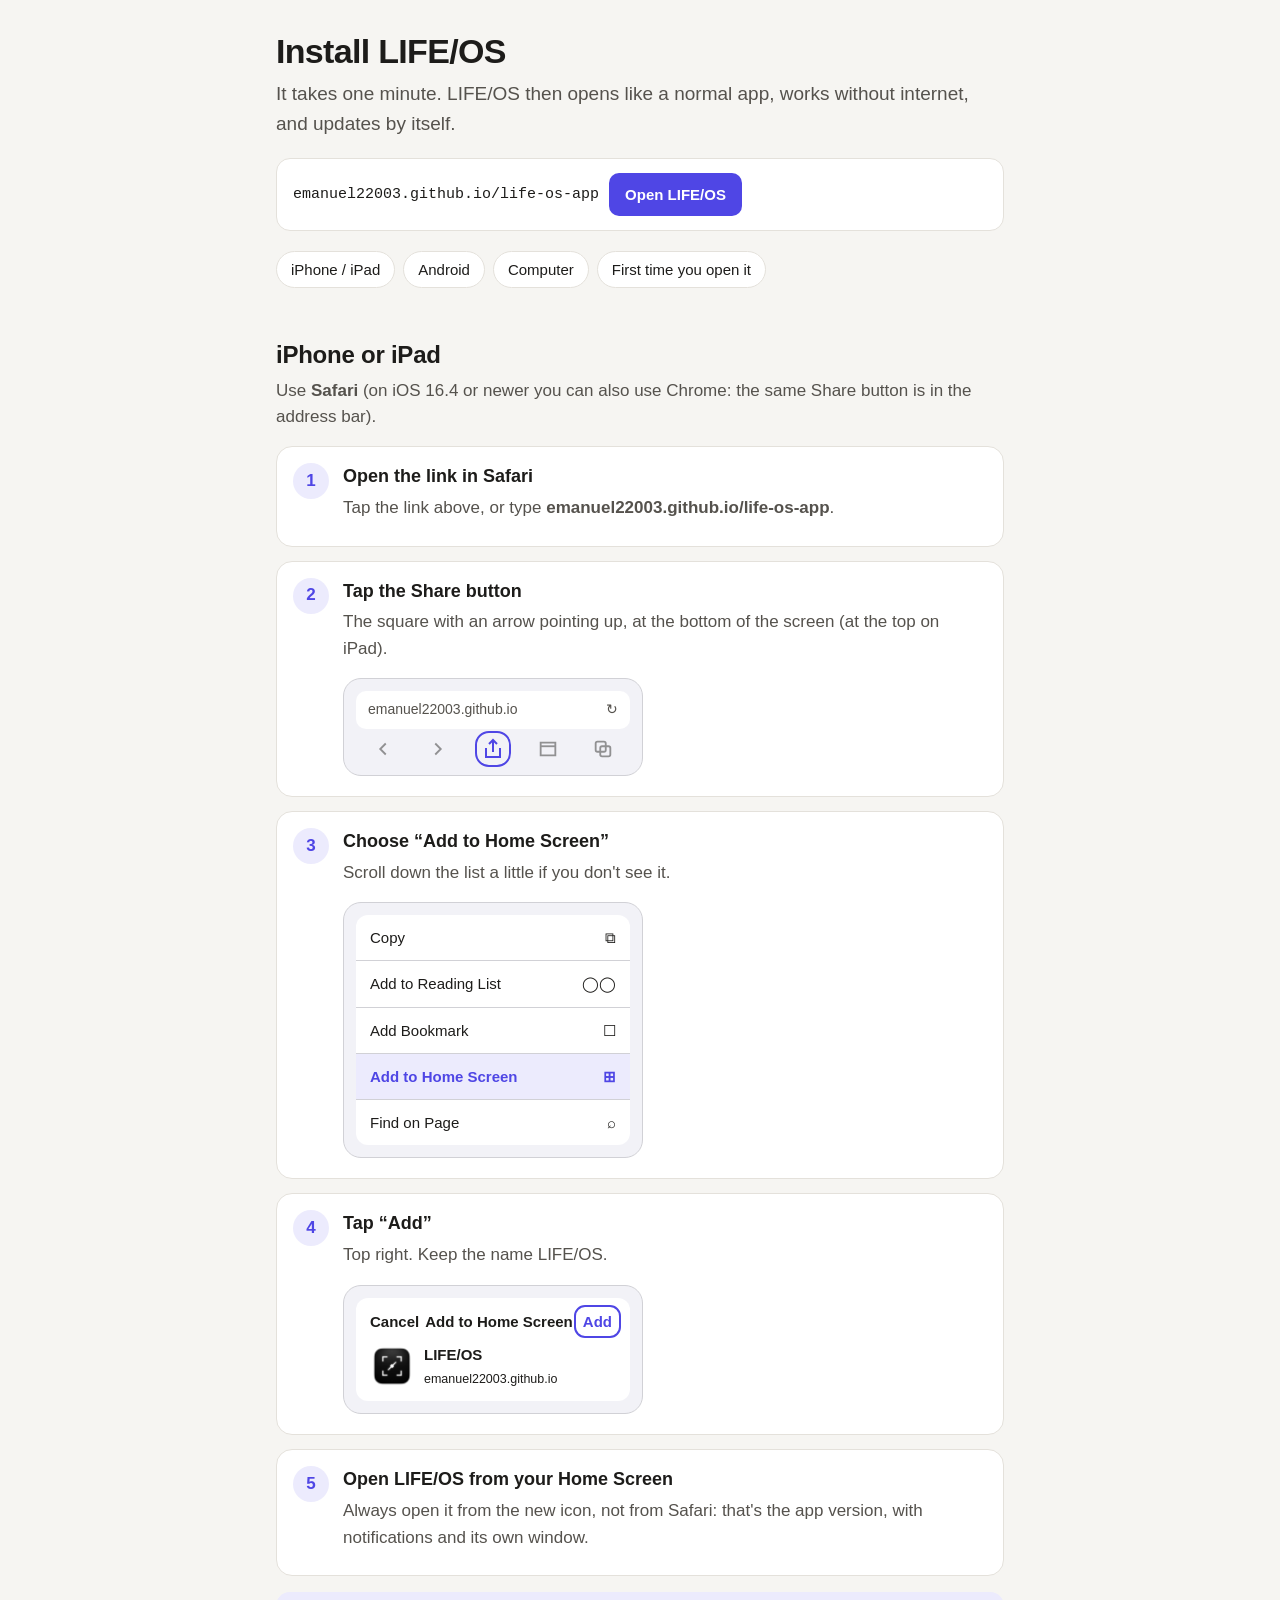
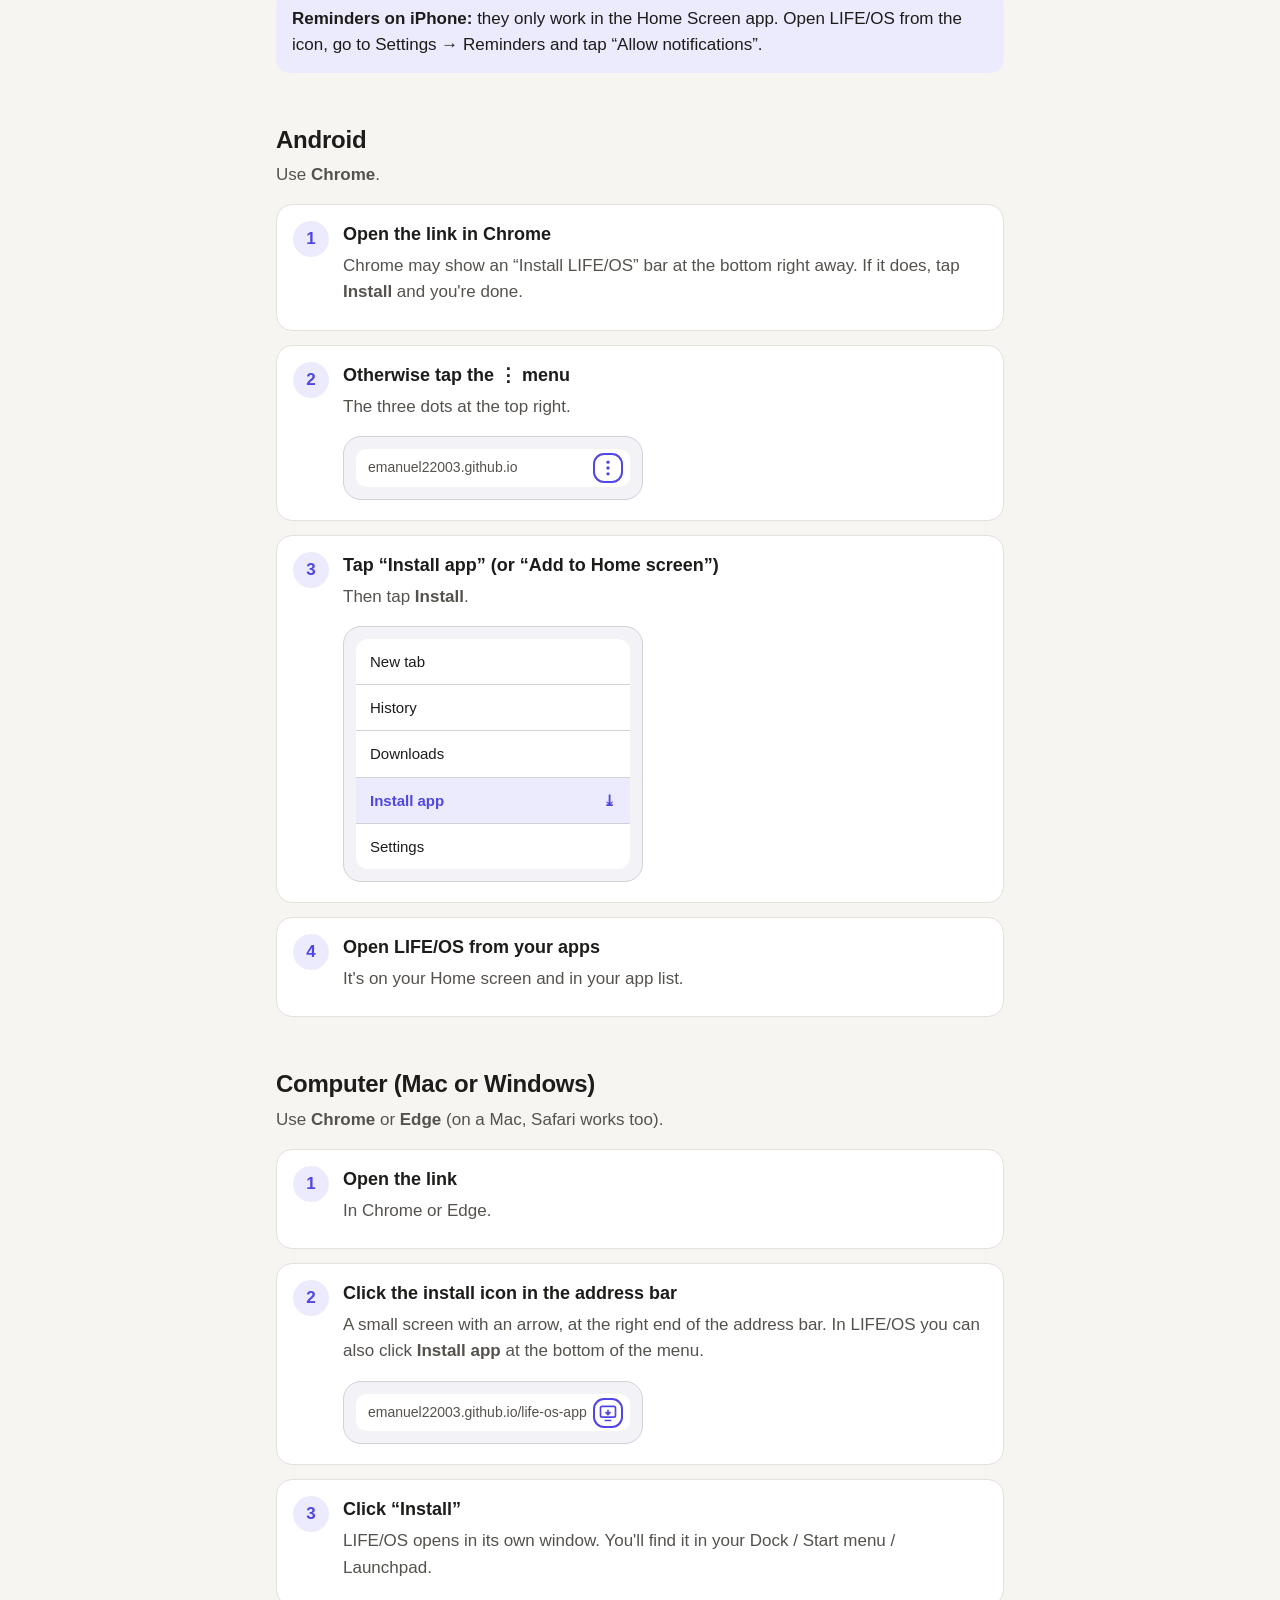
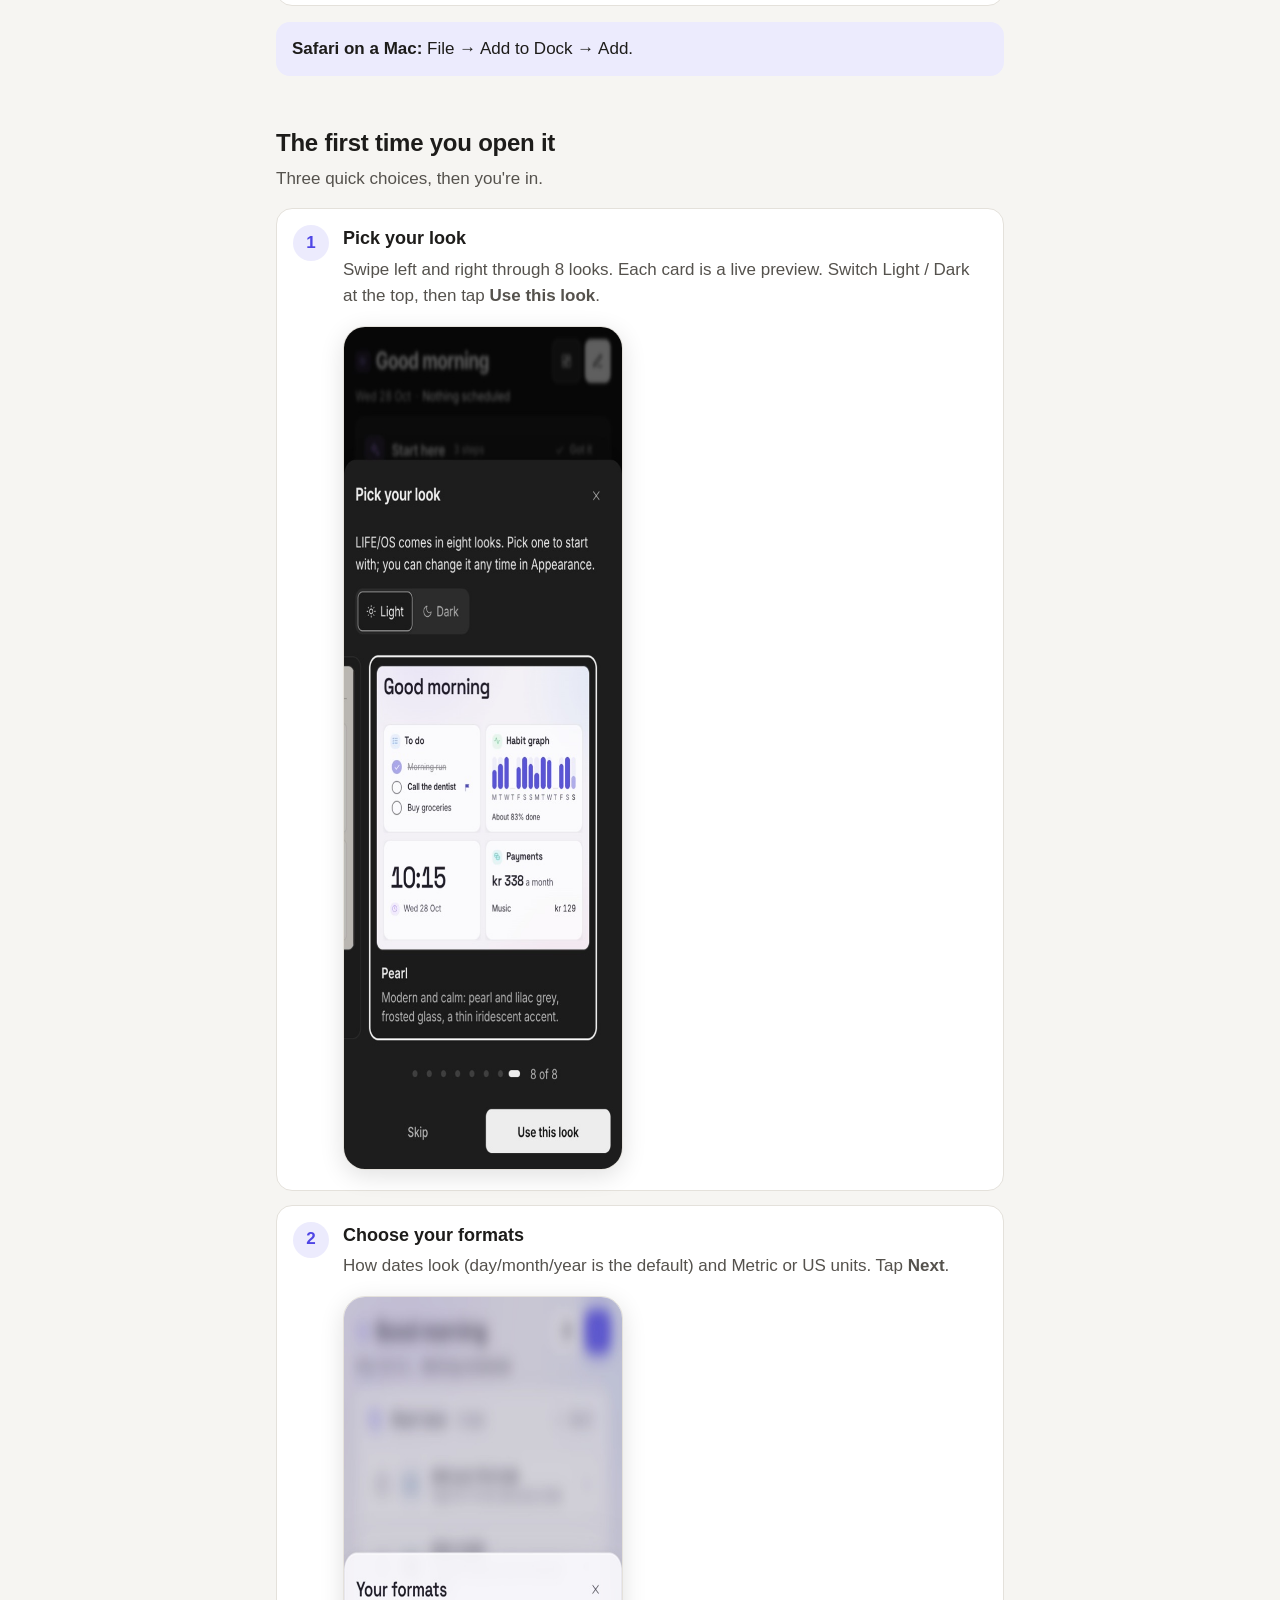
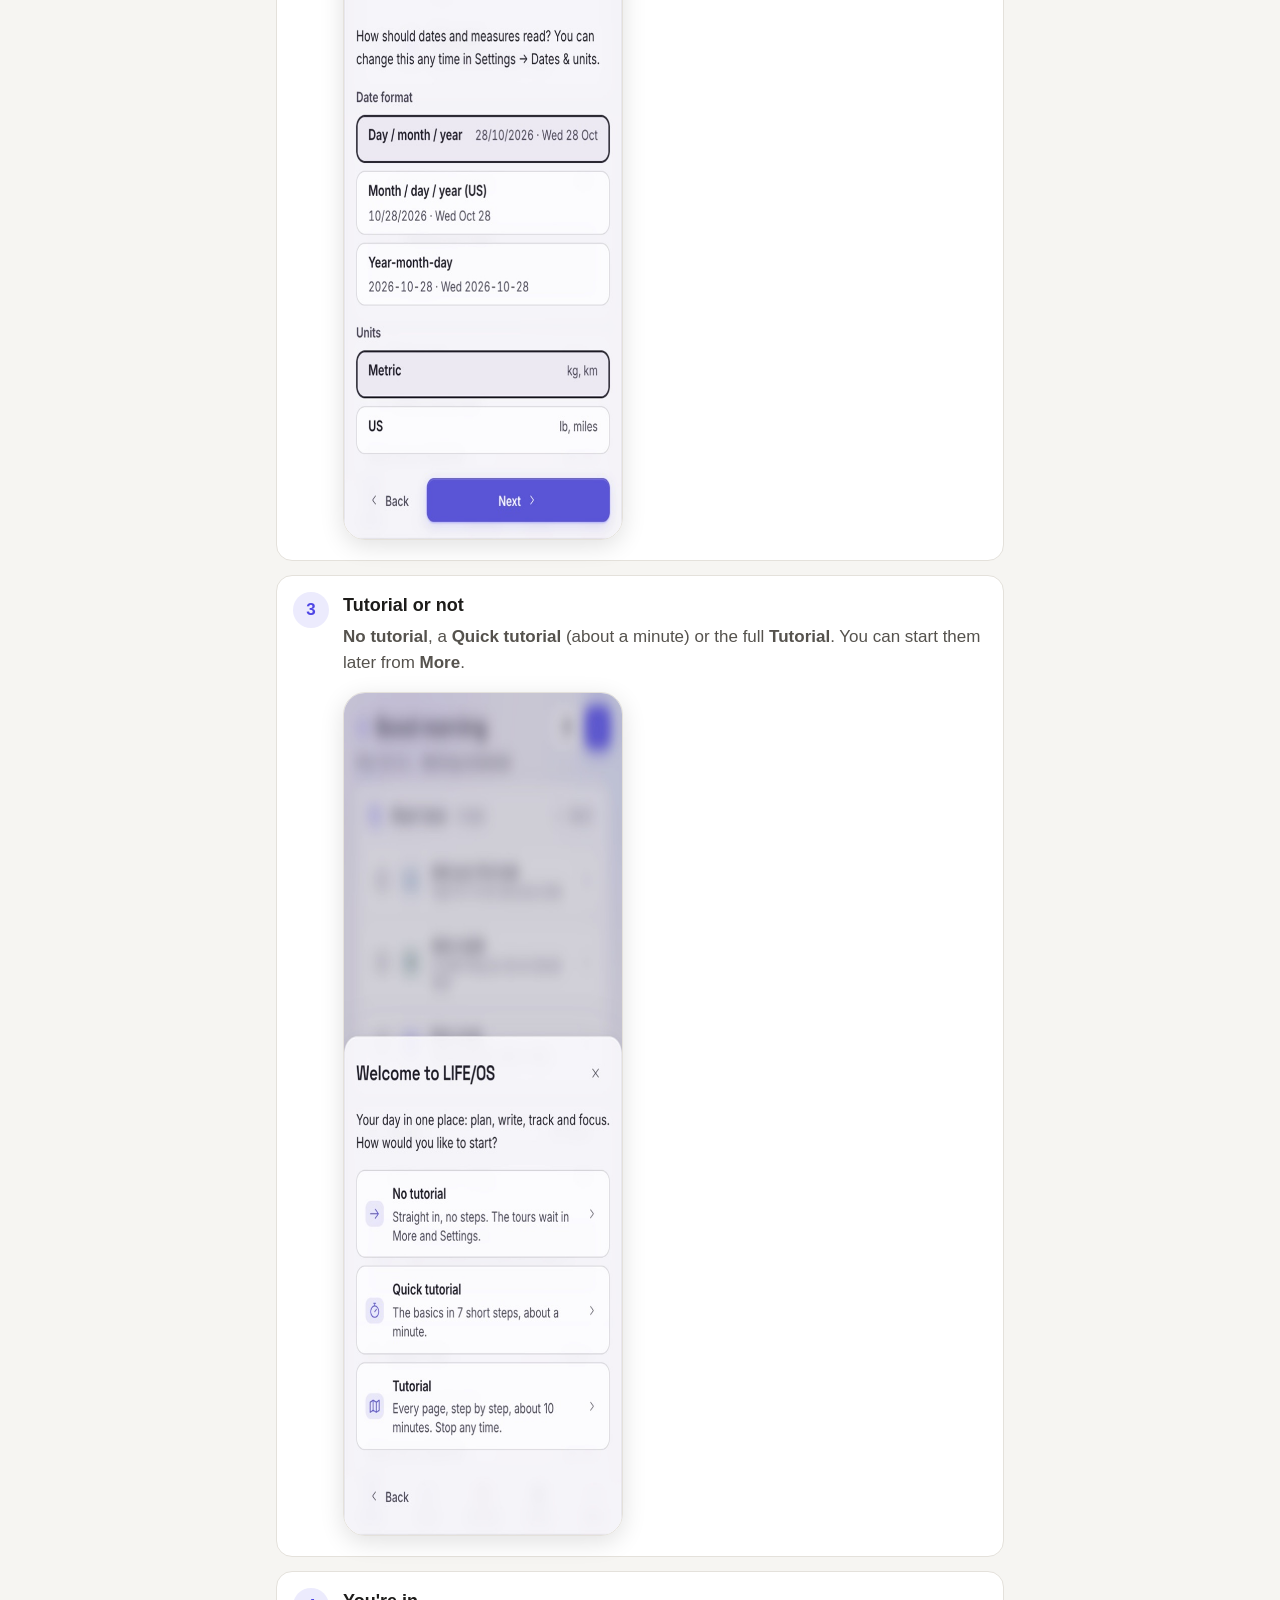
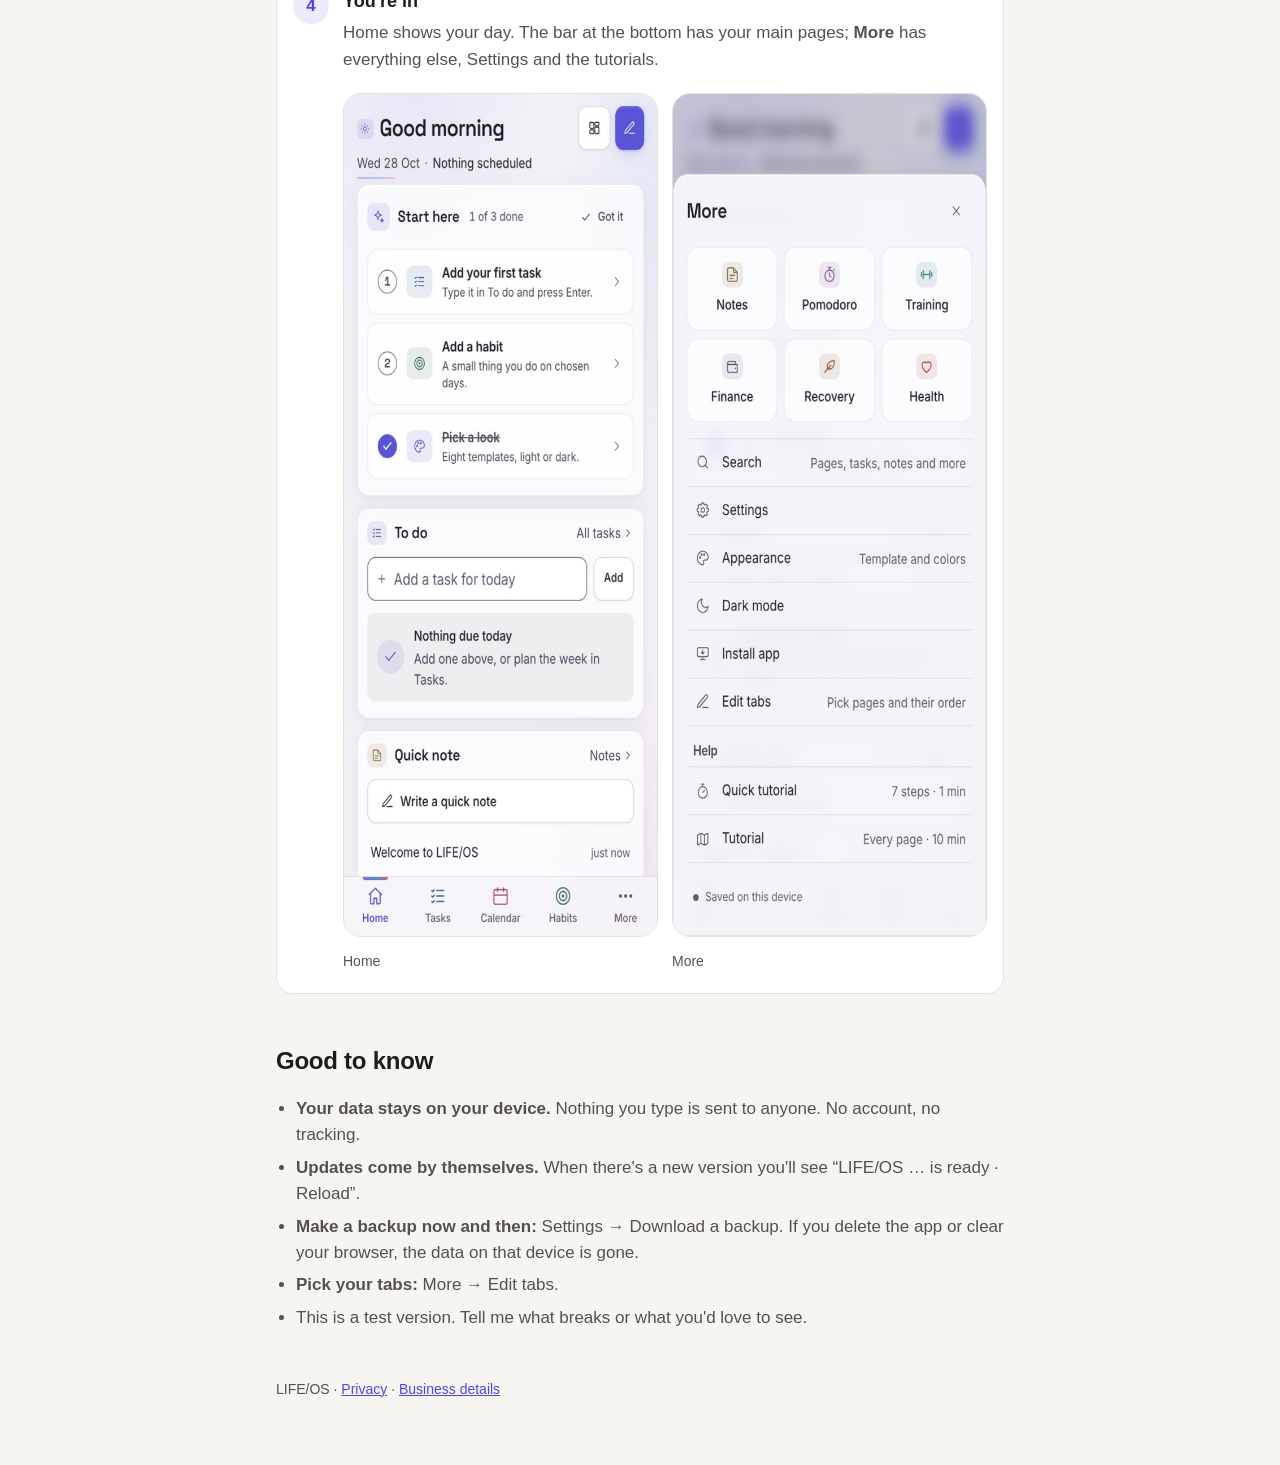
==== install.html @ dc66fc89 "LIFE/OS v0.36.2" ====
<!doctype html>
<html lang="en">
<head>
  <meta charset="utf-8" />
  <meta name="viewport" content="width=device-width, initial-scale=1" />
  <title>Install LIFE/OS</title>
  <meta name="description" content="How to install LIFE/OS on your iPhone, Android phone or computer, step by step." />
  <style>
    /* A standalone page: no app styles, no fonts from anywhere else */
    :root {
      --bg: #f6f5f2; --card: #ffffff; --text: #1d1c1a; --text-2: #55524d; --line: #e4e1db;
      --accent: #4f46e5; --accent-soft: #ecebfd; --mock: #f2f2f7; --mock-line: #d1d1d6;
    }
    @media (prefers-color-scheme: dark) {
      :root:not([data-theme="light"]) {
        --bg: #121212; --card: #1c1c1e; --text: #f2f1ee; --text-2: #b4b1ab; --line: #2e2e30;
        --accent: #a5a1ff; --accent-soft: #26244a; --mock: #2c2c2e; --mock-line: #3a3a3c;
      }
    }
    * { box-sizing: border-box; }
    body { margin: 0; background: var(--bg); color: var(--text); font: 17px/1.55 -apple-system, BlinkMacSystemFont, "Segoe UI", Inter, Roboto, sans-serif; }
    main { max-width: 760px; margin: 0 auto; padding: 32px 16px 64px; }
    h1 { font-size: 34px; line-height: 1.15; margin: 0 0 8px; letter-spacing: -0.02em; }
    h2 { font-size: 24px; margin: 48px 0 4px; letter-spacing: -0.01em; }
    h3 { font-size: 18px; margin: 0 0 4px; }
    p { margin: 0 0 12px; color: var(--text-2); }
    a { color: var(--accent); }
    .lead { font-size: 19px; }
    .link-box { display: flex; flex-wrap: wrap; gap: 10px; align-items: center; background: var(--card); border: 1px solid var(--line); border-radius: 14px; padding: 14px 16px; margin: 20px 0; }
    .link-box code { font-size: 15px; word-break: break-all; color: var(--text); }
    .btn { display: inline-block; background: var(--accent); color: #fff; text-decoration: none; padding: 10px 16px; border-radius: 10px; font-weight: 600; font-size: 15px; }
    @media (prefers-color-scheme: dark) { :root:not([data-theme="light"]) .btn { color: #121212; } }
    nav.jump { display: flex; flex-wrap: wrap; gap: 8px; margin: 8px 0 0; }
    nav.jump a { text-decoration: none; background: var(--card); border: 1px solid var(--line); border-radius: 999px; padding: 6px 14px; font-size: 15px; color: var(--text); }
    ol.steps { list-style: none; counter-reset: step; padding: 0; margin: 16px 0 0; display: grid; gap: 14px; }
    ol.steps > li { counter-increment: step; background: var(--card); border: 1px solid var(--line); border-radius: 16px; padding: 16px; display: grid; grid-template-columns: 36px 1fr; gap: 4px 14px; align-items: start; }
    ol.steps > li::before { content: counter(step); grid-row: 1 / span 3; width: 36px; height: 36px; border-radius: 50%; background: var(--accent-soft); color: var(--accent); font-weight: 700; display: grid; place-items: center; }
    .step-body p { margin: 0; }
    .shot, .mock { grid-column: 2; margin-top: 12px; }
    .shot img { display: block; width: 100%; max-width: 280px; border-radius: 22px; border: 1px solid var(--line); box-shadow: 0 6px 24px rgb(0 0 0 / 0.12); }
    /* Drawings of the browser's own buttons (we can't screenshot those) */
    .mock { max-width: 300px; background: var(--mock); border: 1px solid var(--mock-line); border-radius: 18px; padding: 12px; font-size: 15px; color: var(--text); }
    .mock-bar { display: flex; justify-content: space-around; align-items: center; padding: 8px 0 2px; }
    .mock-bar span { opacity: 0.45; display: grid; place-items: center; }
    .mock-bar .hl { opacity: 1; color: var(--accent); outline: 2.5px solid var(--accent); outline-offset: 4px; border-radius: 8px; }
    .mock-url { background: var(--card); border-radius: 10px; padding: 8px 12px; color: var(--text-2); font-size: 14px; display: flex; justify-content: space-between; align-items: center; gap: 8px; }
    .mock-url .hl { color: var(--accent); outline: 2.5px solid var(--accent); outline-offset: 3px; border-radius: 6px; display: grid; place-items: center; }
    .mock-list { background: var(--card); border-radius: 12px; overflow: hidden; }
    .mock-list div { display: flex; justify-content: space-between; align-items: center; padding: 11px 14px; border-top: 1px solid var(--mock-line); }
    .mock-list div:first-child { border-top: 0; }
    .mock-list .hl { background: var(--accent-soft); color: var(--accent); font-weight: 600; }
    .mock-dialog { background: var(--card); border-radius: 12px; padding: 12px 14px; }
    .mock-dialog .row { display: flex; justify-content: space-between; align-items: center; font-weight: 600; margin-bottom: 10px; }
    .mock-dialog .hl { color: var(--accent); outline: 2.5px solid var(--accent); outline-offset: 3px; border-radius: 6px; padding: 0 4px; }
    .mock-app { display: flex; align-items: center; gap: 10px; }
    .mock-app img { width: 44px; height: 44px; border-radius: 11px; }
    .tip { background: var(--accent-soft); border-radius: 14px; padding: 14px 16px; margin: 16px 0; color: var(--text); }
    .tip p { color: var(--text); margin: 0; }
    .gallery { display: grid; grid-template-columns: repeat(auto-fit, minmax(160px, 1fr)); gap: 14px; margin-top: 16px; }
    .gallery figure { margin: 0; }
    .gallery img { width: 100%; border-radius: 18px; border: 1px solid var(--line); }
    .gallery figcaption { font-size: 14px; color: var(--text-2); margin-top: 6px; }
    ul.facts { padding-left: 20px; color: var(--text-2); }
    ul.facts li { margin-bottom: 6px; }
    footer { margin-top: 48px; font-size: 14px; color: var(--text-2); }
  </style>
</head>
<body>
<main>
  <h1>Install LIFE/OS</h1>
  <p class="lead">It takes one minute. LIFE/OS then opens like a normal app, works without internet, and updates by itself.</p>

  <div class="link-box">
    <code>emanuel22003.github.io/life-os-app</code>
    <a class="btn" href="./">Open LIFE/OS</a>
  </div>

  <nav class="jump" aria-label="Pick your device">
    <a href="#iphone">iPhone / iPad</a>
    <a href="#android">Android</a>
    <a href="#computer">Computer</a>
    <a href="#first">First time you open it</a>
  </nav>

  <!-- ===================== iPhone ===================== -->
  <h2 id="iphone">iPhone or iPad</h2>
  <p>Use <strong>Safari</strong> (on iOS 16.4 or newer you can also use Chrome: the same Share button is in the address bar).</p>
  <ol class="steps">
    <li>
      <div class="step-body"><h3>Open the link in Safari</h3><p>Tap the link above, or type <strong>emanuel22003.github.io/life-os-app</strong>.</p></div>
    </li>
    <li>
      <div class="step-body"><h3>Tap the Share button</h3><p>The square with an arrow pointing up, at the bottom of the screen (at the top on iPad).</p></div>
      <div class="mock" aria-hidden="true">
        <div class="mock-url"><span>emanuel22003.github.io</span><span>↻</span></div>
        <div class="mock-bar">
          <span><svg width="22" height="22" viewBox="0 0 24 24" fill="none" stroke="currentColor" stroke-width="2"><path d="M15 18l-6-6 6-6"/></svg></span>
          <span><svg width="22" height="22" viewBox="0 0 24 24" fill="none" stroke="currentColor" stroke-width="2"><path d="M9 18l6-6-6-6"/></svg></span>
          <span class="hl"><svg width="24" height="24" viewBox="0 0 24 24" fill="none" stroke="currentColor" stroke-width="2"><path d="M12 3v12M8 7l4-4 4 4"/><path d="M5 11v9h14v-9"/></svg></span>
          <span><svg width="22" height="22" viewBox="0 0 24 24" fill="none" stroke="currentColor" stroke-width="2"><path d="M4 5h16v14H4z"/><path d="M4 9h16"/></svg></span>
          <span><svg width="22" height="22" viewBox="0 0 24 24" fill="none" stroke="currentColor" stroke-width="2"><rect x="4" y="4" width="11" height="11" rx="2"/><rect x="9" y="9" width="11" height="11" rx="2"/></svg></span>
        </div>
      </div>
    </li>
    <li>
      <div class="step-body"><h3>Choose “Add to Home Screen”</h3><p>Scroll down the list a little if you don't see it.</p></div>
      <div class="mock" aria-hidden="true">
        <div class="mock-list">
          <div><span>Copy</span><span>⧉</span></div>
          <div><span>Add to Reading List</span><span>◯◯</span></div>
          <div><span>Add Bookmark</span><span>☐</span></div>
          <div class="hl"><span>Add to Home Screen</span><span>⊞</span></div>
          <div><span>Find on Page</span><span>⌕</span></div>
        </div>
      </div>
    </li>
    <li>
      <div class="step-body"><h3>Tap “Add”</h3><p>Top right. Keep the name LIFE/OS.</p></div>
      <div class="mock" aria-hidden="true">
        <div class="mock-dialog">
          <div class="row"><span>Cancel</span><span>Add to Home Screen</span><span class="hl">Add</span></div>
          <div class="mock-app"><img src="icons/icon-192.png" alt="" onerror="this.style.display='none'" /><span><strong>LIFE/OS</strong><br /><small>emanuel22003.github.io</small></span></div>
        </div>
      </div>
    </li>
    <li>
      <div class="step-body"><h3>Open LIFE/OS from your Home Screen</h3><p>Always open it from the new icon, not from Safari: that's the app version, with notifications and its own window.</p></div>
    </li>
  </ol>
  <div class="tip"><p><strong>Reminders on iPhone:</strong> they only work in the Home Screen app. Open LIFE/OS from the icon, go to Settings → Reminders and tap “Allow notifications”.</p></div>

  <!-- ===================== Android ===================== -->
  <h2 id="android">Android</h2>
  <p>Use <strong>Chrome</strong>.</p>
  <ol class="steps">
    <li>
      <div class="step-body"><h3>Open the link in Chrome</h3><p>Chrome may show an “Install LIFE/OS” bar at the bottom right away. If it does, tap <strong>Install</strong> and you're done.</p></div>
    </li>
    <li>
      <div class="step-body"><h3>Otherwise tap the ⋮ menu</h3><p>The three dots at the top right.</p></div>
      <div class="mock" aria-hidden="true">
        <div class="mock-url"><span>emanuel22003.github.io</span><span class="hl"><svg width="20" height="20" viewBox="0 0 24 24" fill="currentColor"><circle cx="12" cy="5" r="2"/><circle cx="12" cy="12" r="2"/><circle cx="12" cy="19" r="2"/></svg></span></div>
      </div>
    </li>
    <li>
      <div class="step-body"><h3>Tap “Install app” (or “Add to Home screen”)</h3><p>Then tap <strong>Install</strong>.</p></div>
      <div class="mock" aria-hidden="true">
        <div class="mock-list">
          <div><span>New tab</span></div>
          <div><span>History</span></div>
          <div><span>Downloads</span></div>
          <div class="hl"><span>Install app</span><span>⤓</span></div>
          <div><span>Settings</span></div>
        </div>
      </div>
    </li>
    <li>
      <div class="step-body"><h3>Open LIFE/OS from your apps</h3><p>It's on your Home screen and in your app list.</p></div>
    </li>
  </ol>

  <!-- ===================== Computer ===================== -->
  <h2 id="computer">Computer (Mac or Windows)</h2>
  <p>Use <strong>Chrome</strong> or <strong>Edge</strong> (on a Mac, Safari works too).</p>
  <ol class="steps">
    <li>
      <div class="step-body"><h3>Open the link</h3><p>In Chrome or Edge.</p></div>
    </li>
    <li>
      <div class="step-body"><h3>Click the install icon in the address bar</h3><p>A small screen with an arrow, at the right end of the address bar. In LIFE/OS you can also click <strong>Install app</strong> at the bottom of the menu.</p></div>
      <div class="mock" aria-hidden="true">
        <div class="mock-url"><span>emanuel22003.github.io/life-os-app</span><span class="hl"><svg width="20" height="20" viewBox="0 0 24 24" fill="none" stroke="currentColor" stroke-width="2"><rect x="3" y="4" width="18" height="13" rx="2"/><path d="M12 8v6M9 11l3 3 3-3M8 21h8"/></svg></span></div>
      </div>
    </li>
    <li>
      <div class="step-body"><h3>Click “Install”</h3><p>LIFE/OS opens in its own window. You'll find it in your Dock / Start menu / Launchpad.</p></div>
    </li>
  </ol>
  <div class="tip"><p><strong>Safari on a Mac:</strong> File → Add to Dock → Add.</p></div>

  <!-- ===================== First open ===================== -->
  <h2 id="first">The first time you open it</h2>
  <p>Three quick choices, then you're in.</p>
  <ol class="steps">
    <li>
      <div class="step-body"><h3>Pick your look</h3><p>Swipe left and right through 8 looks. Each card is a live preview. Switch Light / Dark at the top, then tap <strong>Use this look</strong>.</p></div>
      <div class="shot"><img src="install/02-look-pearl.jpg" alt="The Pick your look screen showing the Pearl look with a to-do list, habit graph, clock and payments" loading="lazy" width="390" height="844" /></div>
    </li>
    <li>
      <div class="step-body"><h3>Choose your formats</h3><p>How dates look (day/month/year is the default) and Metric or US units. Tap <strong>Next</strong>.</p></div>
      <div class="shot"><img src="install/03-formats.jpg" alt="The Your formats screen with date format and units choices" loading="lazy" width="390" height="844" /></div>
    </li>
    <li>
      <div class="step-body"><h3>Tutorial or not</h3><p><strong>No tutorial</strong>, a <strong>Quick tutorial</strong> (about a minute) or the full <strong>Tutorial</strong>. You can start them later from <strong>More</strong>.</p></div>
      <div class="shot"><img src="install/04-tutorial.jpg" alt="The welcome screen with No tutorial, Quick tutorial and Tutorial" loading="lazy" width="390" height="844" /></div>
    </li>
    <li>
      <div class="step-body"><h3>You're in</h3><p>Home shows your day. The bar at the bottom has your main pages; <strong>More</strong> has everything else, Settings and the tutorials.</p></div>
      <div class="gallery">
        <figure><img src="install/05-home.jpg" alt="LIFE/OS Home on a phone with the Start here card, To do and the tab bar" loading="lazy" width="390" height="844" /><figcaption>Home</figcaption></figure>
        <figure><img src="install/06-more.jpg" alt="The More sheet with the other pages, Search, Settings and Appearance" loading="lazy" width="390" height="844" /><figcaption>More</figcaption></figure>
      </div>
    </li>
  </ol>

  <h2>Good to know</h2>
  <ul class="facts">
    <li><strong>Your data stays on your device.</strong> Nothing you type is sent to anyone. No account, no tracking.</li>
    <li><strong>Updates come by themselves.</strong> When there's a new version you'll see “LIFE/OS … is ready · Reload”.</li>
    <li><strong>Make a backup now and then:</strong> Settings → Download a backup. If you delete the app or clear your browser, the data on that device is gone.</li>
    <li><strong>Pick your tabs:</strong> More → Edit tabs.</li>
    <li>This is a test version. Tell me what breaks or what you'd love to see.</li>
  </ul>

  <footer>LIFE/OS · <a href="legal/privacy.html">Privacy</a> · <a href="legal/business.html">Business details</a></footer>
</main>
</body>
</html>
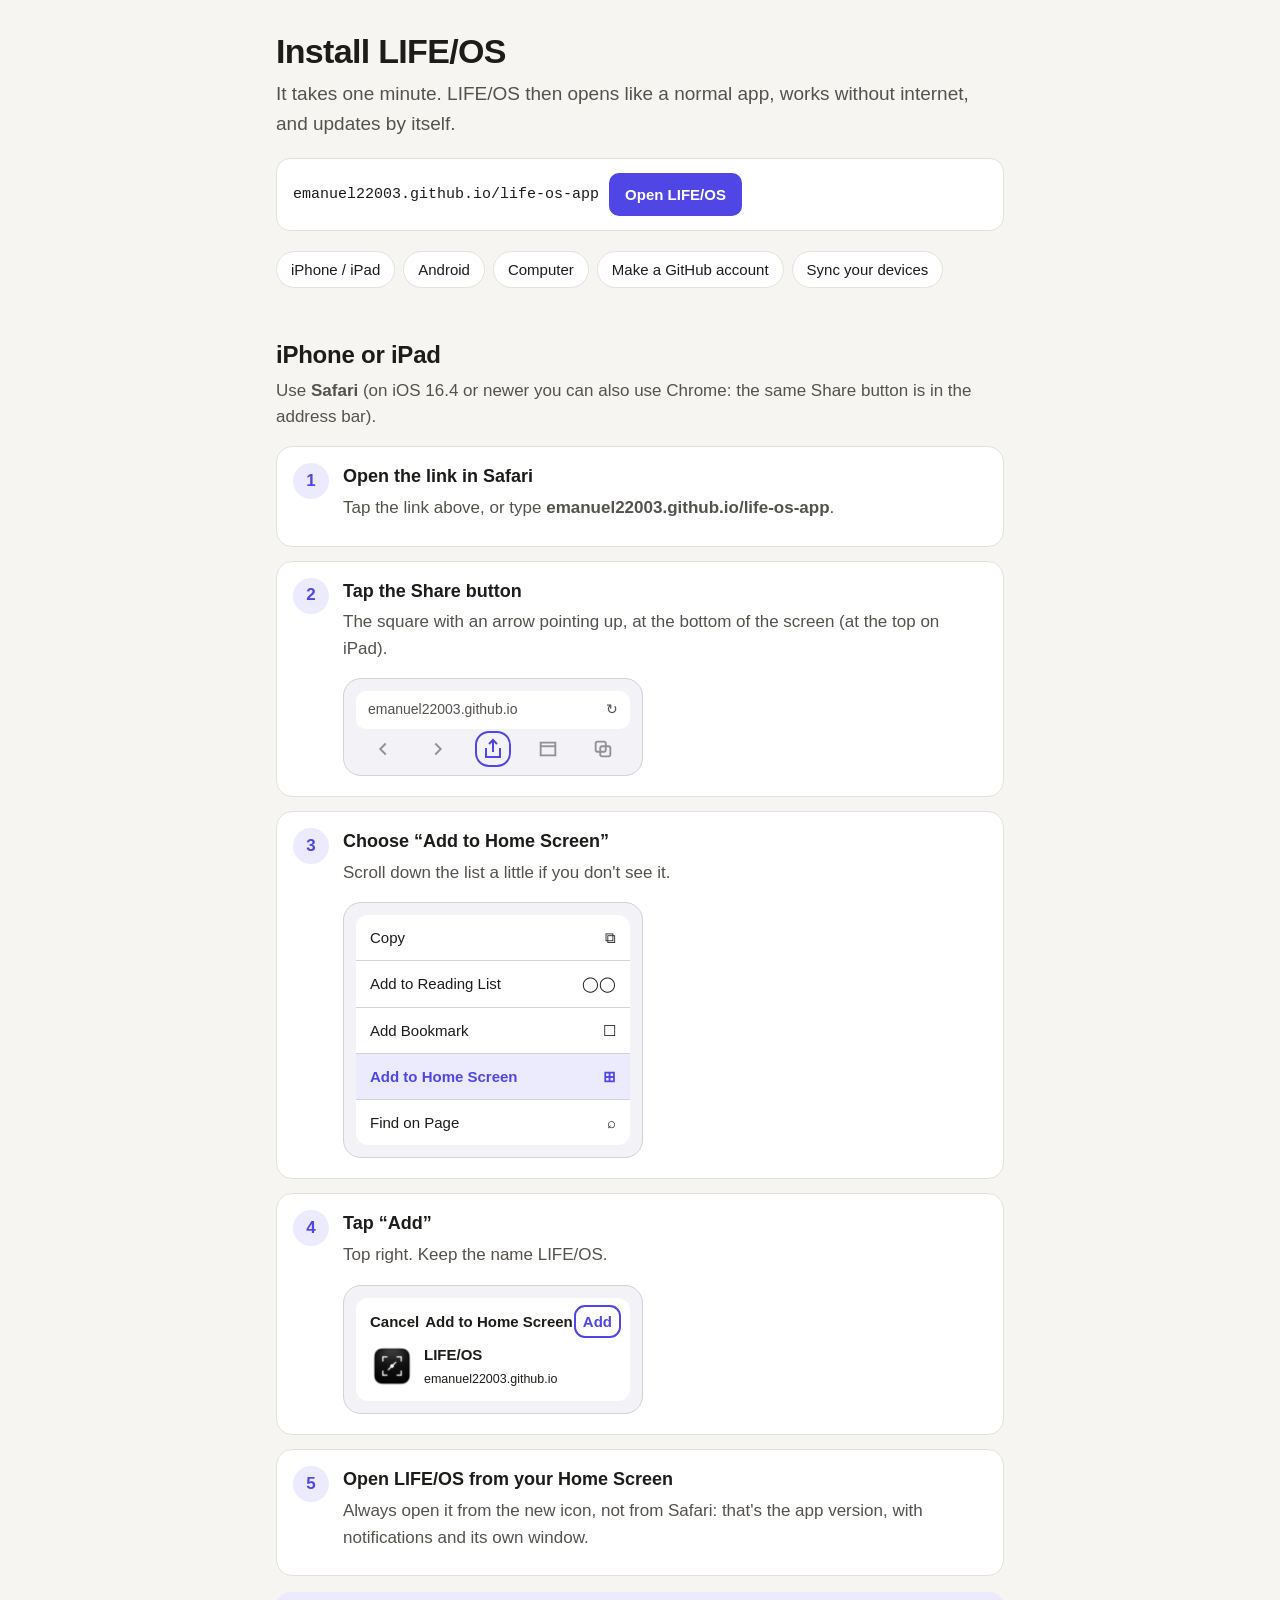
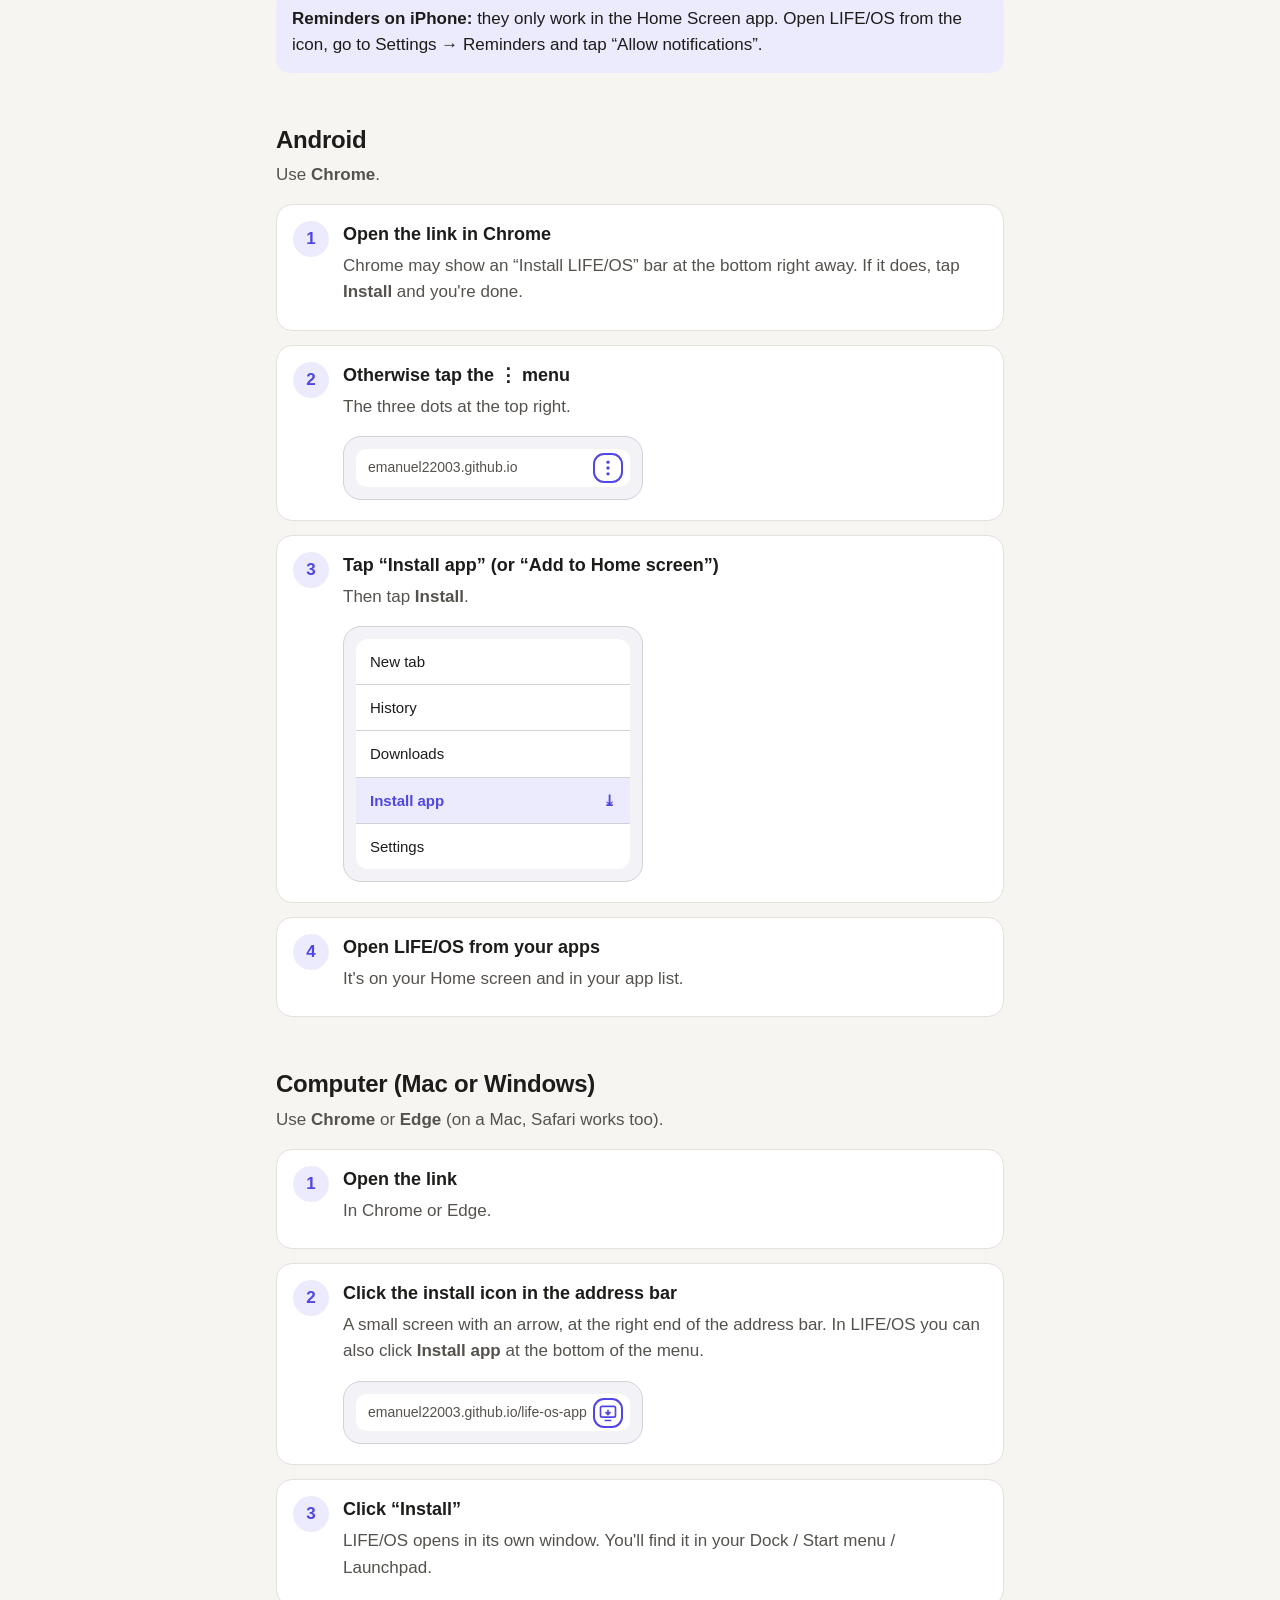
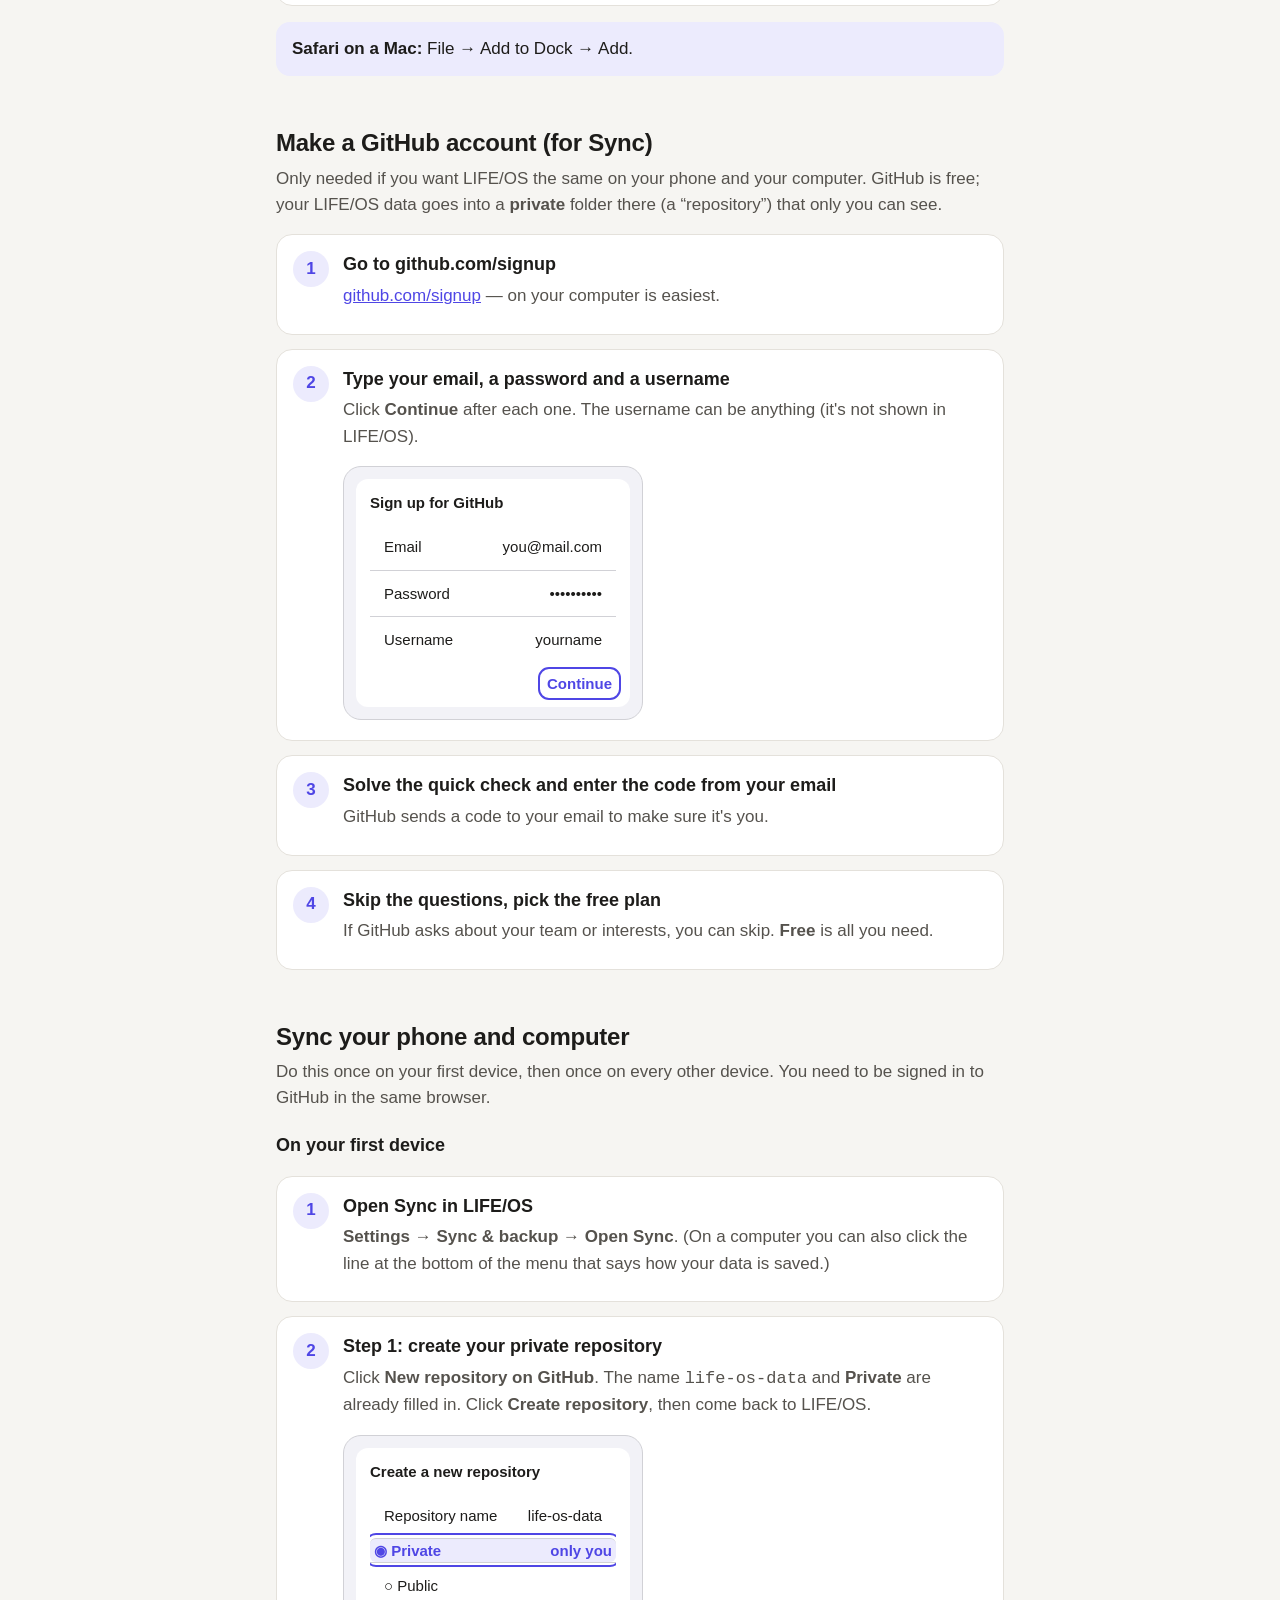
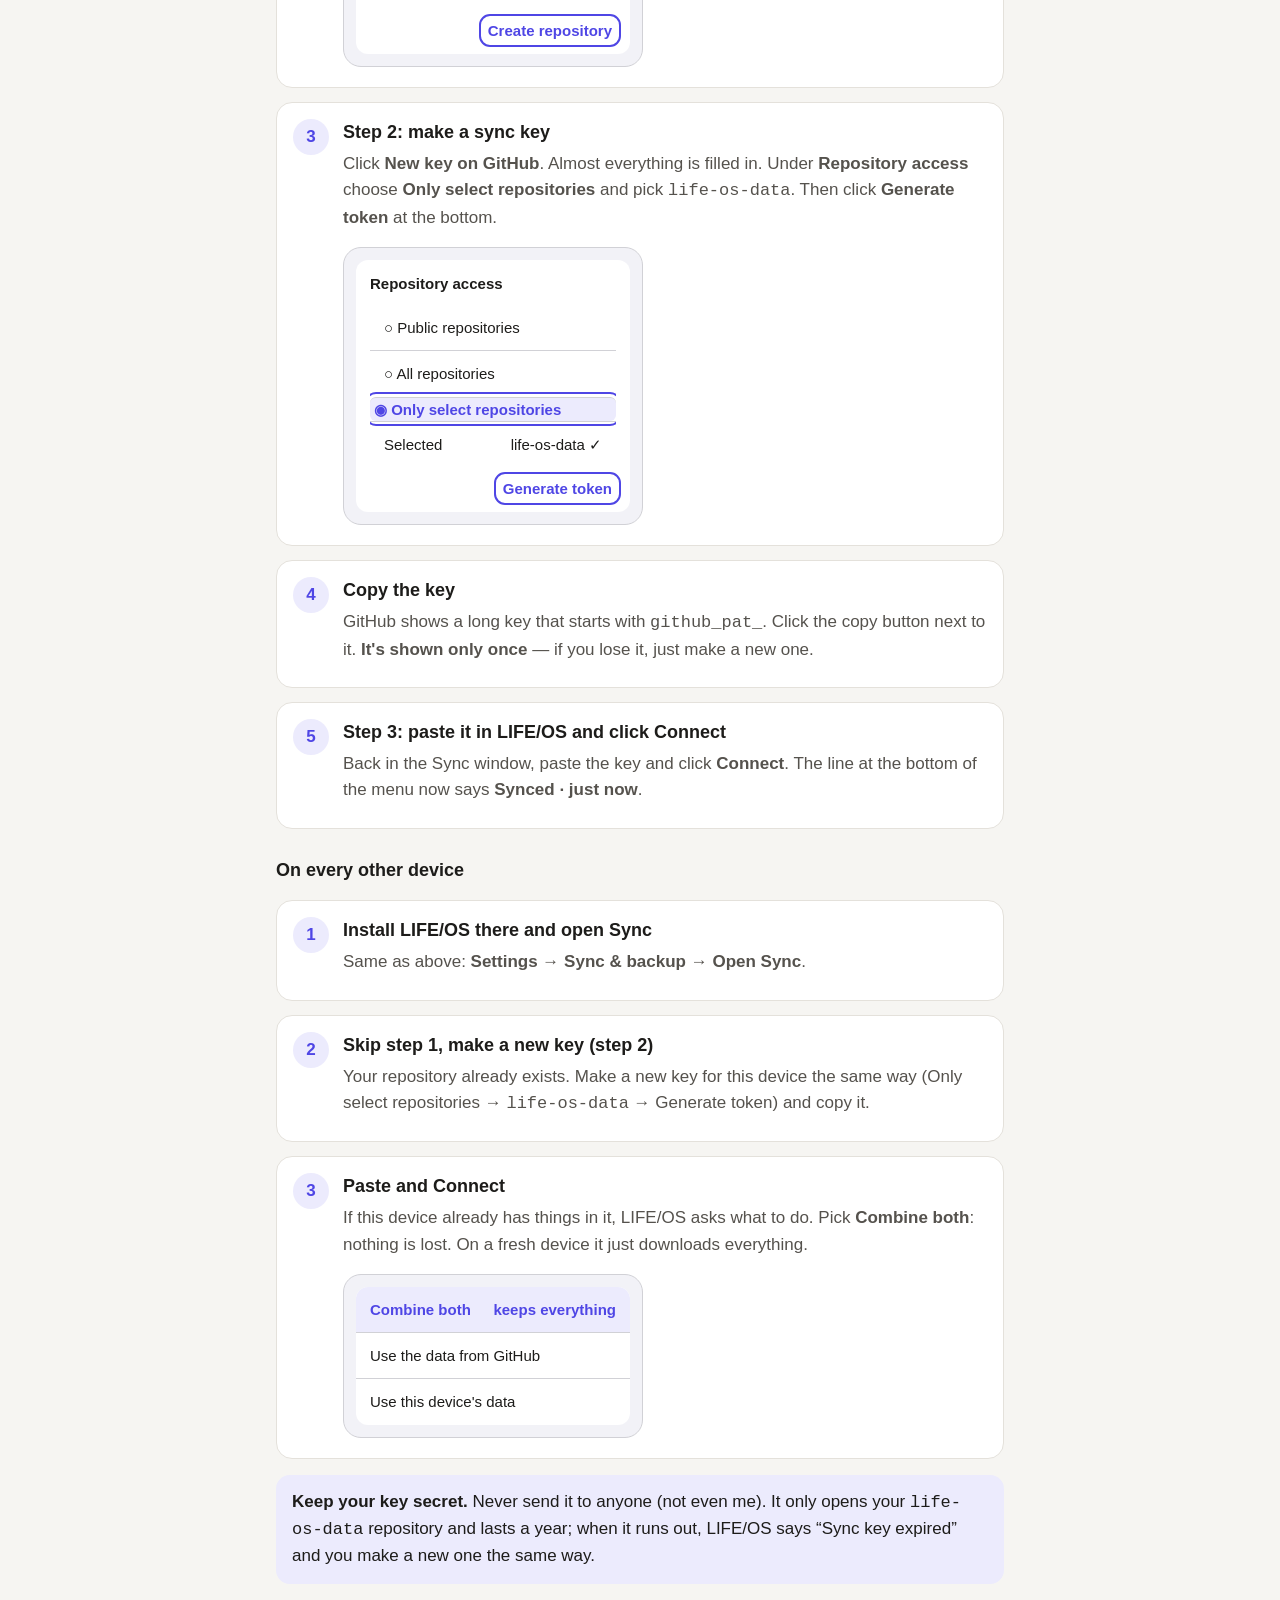
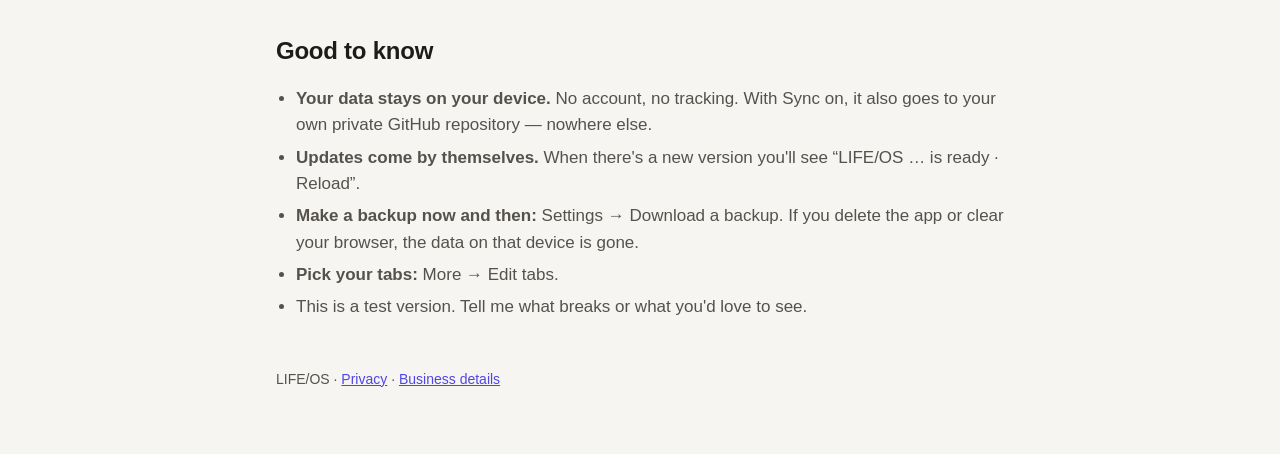
==== commit 46d95f84: "LIFE/OS v0.36.3" ====
--- a/install.html
+++ b/install.html
@@ -79,7 +79,8 @@
     <a href="#iphone">iPhone / iPad</a>
     <a href="#android">Android</a>
     <a href="#computer">Computer</a>
-    <a href="#first">First time you open it</a>
+    <a href="#github">Make a GitHub account</a>
+    <a href="#sync">Sync your devices</a>
   </nav>
 
   <!-- ===================== iPhone ===================== -->
@@ -178,34 +179,105 @@
   </ol>
   <div class="tip"><p><strong>Safari on a Mac:</strong> File → Add to Dock → Add.</p></div>
 
-  <!-- ===================== First open ===================== -->
-  <h2 id="first">The first time you open it</h2>
-  <p>Three quick choices, then you're in.</p>
-  <ol class="steps">
-    <li>
-      <div class="step-body"><h3>Pick your look</h3><p>Swipe left and right through 8 looks. Each card is a live preview. Switch Light / Dark at the top, then tap <strong>Use this look</strong>.</p></div>
-      <div class="shot"><img src="install/02-look-pearl.jpg" alt="The Pick your look screen showing the Pearl look with a to-do list, habit graph, clock and payments" loading="lazy" width="390" height="844" /></div>
-    </li>
-    <li>
-      <div class="step-body"><h3>Choose your formats</h3><p>How dates look (day/month/year is the default) and Metric or US units. Tap <strong>Next</strong>.</p></div>
-      <div class="shot"><img src="install/03-formats.jpg" alt="The Your formats screen with date format and units choices" loading="lazy" width="390" height="844" /></div>
-    </li>
-    <li>
-      <div class="step-body"><h3>Tutorial or not</h3><p><strong>No tutorial</strong>, a <strong>Quick tutorial</strong> (about a minute) or the full <strong>Tutorial</strong>. You can start them later from <strong>More</strong>.</p></div>
-      <div class="shot"><img src="install/04-tutorial.jpg" alt="The welcome screen with No tutorial, Quick tutorial and Tutorial" loading="lazy" width="390" height="844" /></div>
-    </li>
-    <li>
-      <div class="step-body"><h3>You're in</h3><p>Home shows your day. The bar at the bottom has your main pages; <strong>More</strong> has everything else, Settings and the tutorials.</p></div>
-      <div class="gallery">
-        <figure><img src="install/05-home.jpg" alt="LIFE/OS Home on a phone with the Start here card, To do and the tab bar" loading="lazy" width="390" height="844" /><figcaption>Home</figcaption></figure>
-        <figure><img src="install/06-more.jpg" alt="The More sheet with the other pages, Search, Settings and Appearance" loading="lazy" width="390" height="844" /><figcaption>More</figcaption></figure>
-      </div>
-    </li>
-  </ol>
+  <!-- ===================== GitHub account ===================== -->
+  <h2 id="github">Make a GitHub account (for Sync)</h2>
+  <p>Only needed if you want LIFE/OS the same on your phone and your computer. GitHub is free; your LIFE/OS data goes into a <strong>private</strong> folder there (a “repository”) that only you can see.</p>
+  <ol class="steps">
+    <li>
+      <div class="step-body"><h3>Go to github.com/signup</h3><p><a href="https://github.com/signup" target="_blank" rel="noopener">github.com/signup</a> — on your computer is easiest.</p></div>
+    </li>
+    <li>
+      <div class="step-body"><h3>Type your email, a password and a username</h3><p>Click <strong>Continue</strong> after each one. The username can be anything (it's not shown in LIFE/OS).</p></div>
+      <div class="mock" aria-hidden="true">
+        <div class="mock-dialog">
+          <div class="row"><span>Sign up for GitHub</span></div>
+          <div class="mock-list">
+            <div><span>Email</span><span>you@mail.com</span></div>
+            <div><span>Password</span><span>••••••••••</span></div>
+            <div><span>Username</span><span>yourname</span></div>
+          </div>
+          <div class="row" style="margin:10px 0 0;justify-content:flex-end"><span class="hl">Continue</span></div>
+        </div>
+      </div>
+    </li>
+    <li>
+      <div class="step-body"><h3>Solve the quick check and enter the code from your email</h3><p>GitHub sends a code to your email to make sure it's you.</p></div>
+    </li>
+    <li>
+      <div class="step-body"><h3>Skip the questions, pick the free plan</h3><p>If GitHub asks about your team or interests, you can skip. <strong>Free</strong> is all you need.</p></div>
+    </li>
+  </ol>
+
+  <!-- ===================== Sync ===================== -->
+  <h2 id="sync">Sync your phone and computer</h2>
+  <p>Do this once on your first device, then once on every other device. You need to be signed in to GitHub in the same browser.</p>
+
+  <h3 style="margin-top:20px">On your first device</h3>
+  <ol class="steps">
+    <li>
+      <div class="step-body"><h3>Open Sync in LIFE/OS</h3><p><strong>Settings → Sync &amp; backup → Open Sync</strong>. (On a computer you can also click the line at the bottom of the menu that says how your data is saved.)</p></div>
+    </li>
+    <li>
+      <div class="step-body"><h3>Step 1: create your private repository</h3><p>Click <strong>New repository on GitHub</strong>. The name <code>life-os-data</code> and <strong>Private</strong> are already filled in. Click <strong>Create repository</strong>, then come back to LIFE/OS.</p></div>
+      <div class="mock" aria-hidden="true">
+        <div class="mock-dialog">
+          <div class="row"><span>Create a new repository</span></div>
+          <div class="mock-list">
+            <div><span>Repository name</span><span>life-os-data</span></div>
+            <div class="hl"><span>◉ Private</span><span>only you</span></div>
+            <div><span>○ Public</span><span></span></div>
+          </div>
+          <div class="row" style="margin:10px 0 0;justify-content:flex-end"><span class="hl">Create repository</span></div>
+        </div>
+      </div>
+    </li>
+    <li>
+      <div class="step-body"><h3>Step 2: make a sync key</h3><p>Click <strong>New key on GitHub</strong>. Almost everything is filled in. Under <strong>Repository access</strong> choose <strong>Only select repositories</strong> and pick <code>life-os-data</code>. Then click <strong>Generate token</strong> at the bottom.</p></div>
+      <div class="mock" aria-hidden="true">
+        <div class="mock-dialog">
+          <div class="row"><span>Repository access</span></div>
+          <div class="mock-list">
+            <div><span>○ Public repositories</span></div>
+            <div><span>○ All repositories</span></div>
+            <div class="hl"><span>◉ Only select repositories</span></div>
+            <div><span>Selected</span><span>life-os-data ✓</span></div>
+          </div>
+          <div class="row" style="margin:10px 0 0;justify-content:flex-end"><span class="hl">Generate token</span></div>
+        </div>
+      </div>
+    </li>
+    <li>
+      <div class="step-body"><h3>Copy the key</h3><p>GitHub shows a long key that starts with <code>github_pat_</code>. Click the copy button next to it. <strong>It's shown only once</strong> — if you lose it, just make a new one.</p></div>
+    </li>
+    <li>
+      <div class="step-body"><h3>Step 3: paste it in LIFE/OS and click Connect</h3><p>Back in the Sync window, paste the key and click <strong>Connect</strong>. The line at the bottom of the menu now says <strong>Synced · just now</strong>.</p></div>
+    </li>
+  </ol>
+
+  <h3 style="margin-top:28px">On every other device</h3>
+  <ol class="steps">
+    <li>
+      <div class="step-body"><h3>Install LIFE/OS there and open Sync</h3><p>Same as above: <strong>Settings → Sync &amp; backup → Open Sync</strong>.</p></div>
+    </li>
+    <li>
+      <div class="step-body"><h3>Skip step 1, make a new key (step 2)</h3><p>Your repository already exists. Make a new key for this device the same way (Only select repositories → <code>life-os-data</code> → Generate token) and copy it.</p></div>
+    </li>
+    <li>
+      <div class="step-body"><h3>Paste and Connect</h3><p>If this device already has things in it, LIFE/OS asks what to do. Pick <strong>Combine both</strong>: nothing is lost. On a fresh device it just downloads everything.</p></div>
+      <div class="mock" aria-hidden="true">
+        <div class="mock-list">
+          <div class="hl"><span>Combine both</span><span>keeps everything</span></div>
+          <div><span>Use the data from GitHub</span></div>
+          <div><span>Use this device's data</span></div>
+        </div>
+      </div>
+    </li>
+  </ol>
+  <div class="tip"><p><strong>Keep your key secret.</strong> Never send it to anyone (not even me). It only opens your <code>life-os-data</code> repository and lasts a year; when it runs out, LIFE/OS says “Sync key expired” and you make a new one the same way.</p></div>
 
   <h2>Good to know</h2>
   <ul class="facts">
-    <li><strong>Your data stays on your device.</strong> Nothing you type is sent to anyone. No account, no tracking.</li>
+    <li><strong>Your data stays on your device.</strong> No account, no tracking. With Sync on, it also goes to your own private GitHub repository — nowhere else.</li>
     <li><strong>Updates come by themselves.</strong> When there's a new version you'll see “LIFE/OS … is ready · Reload”.</li>
     <li><strong>Make a backup now and then:</strong> Settings → Download a backup. If you delete the app or clear your browser, the data on that device is gone.</li>
     <li><strong>Pick your tabs:</strong> More → Edit tabs.</li>
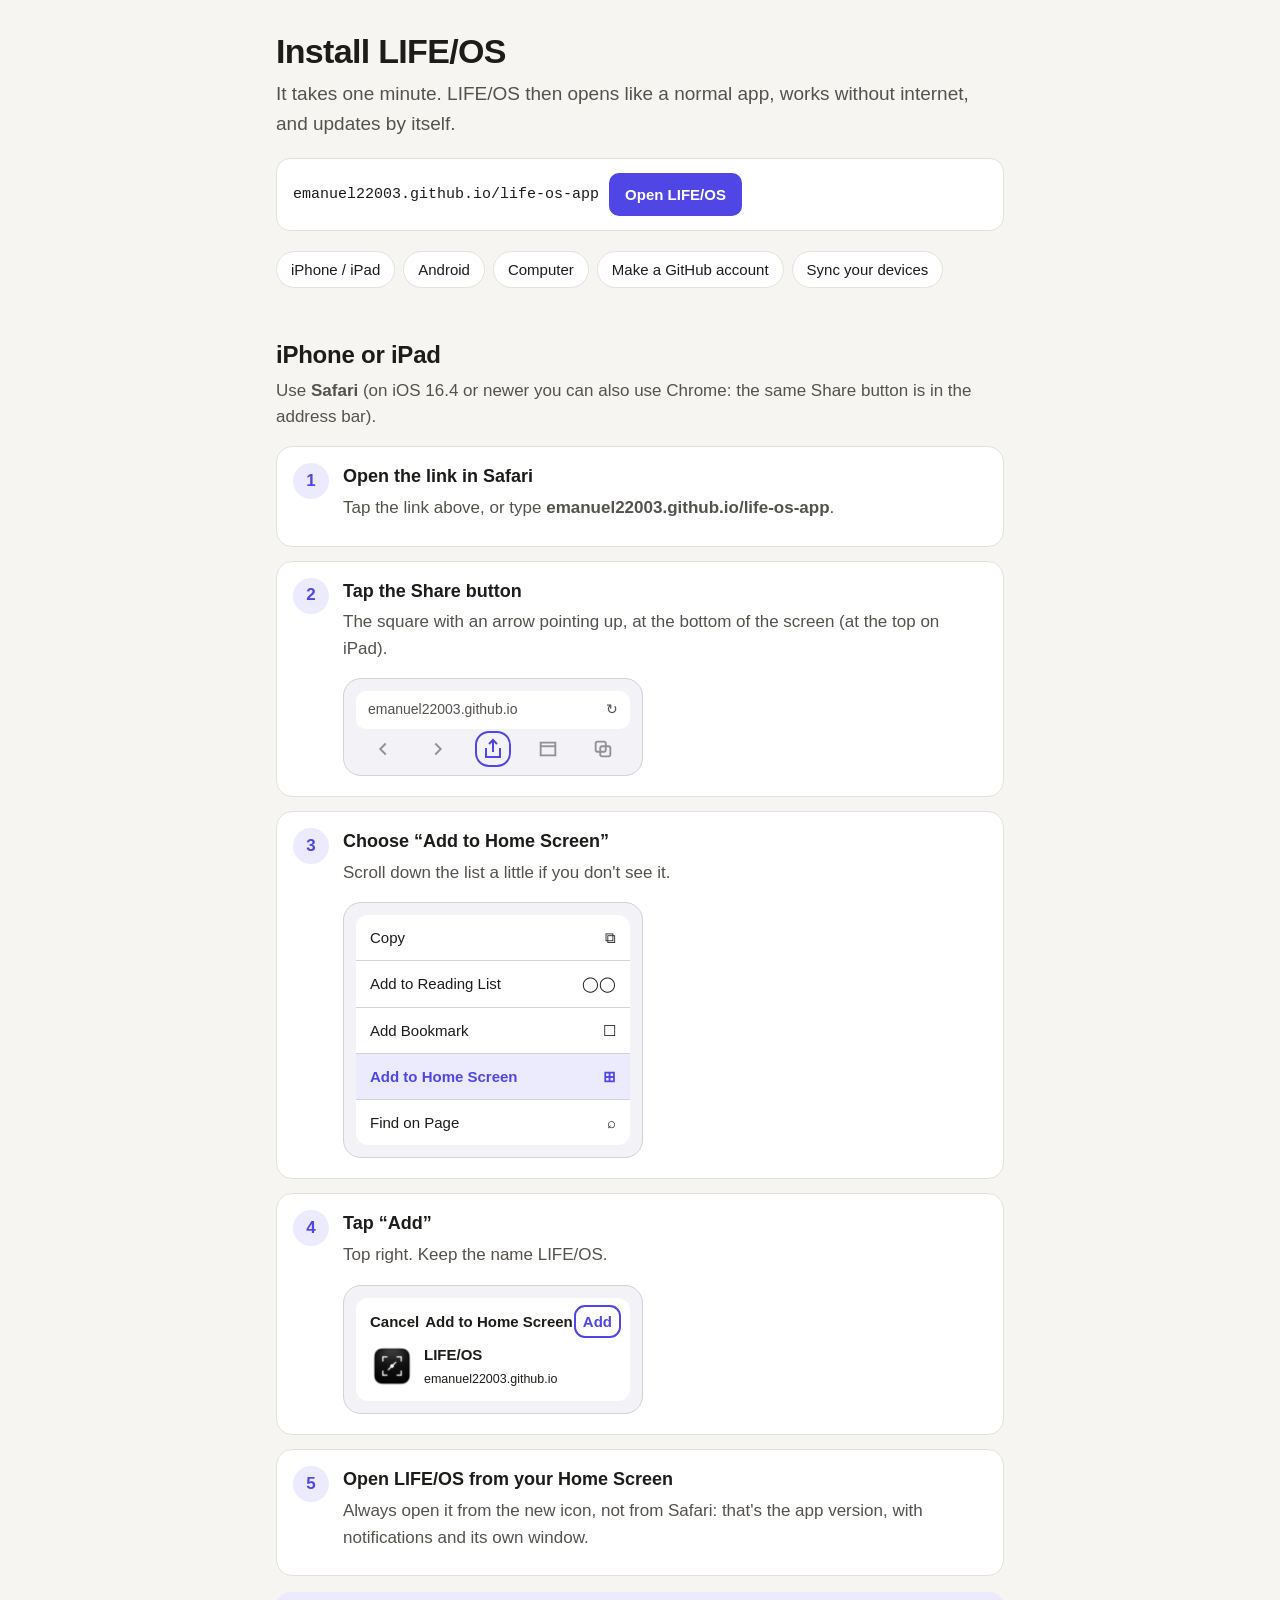
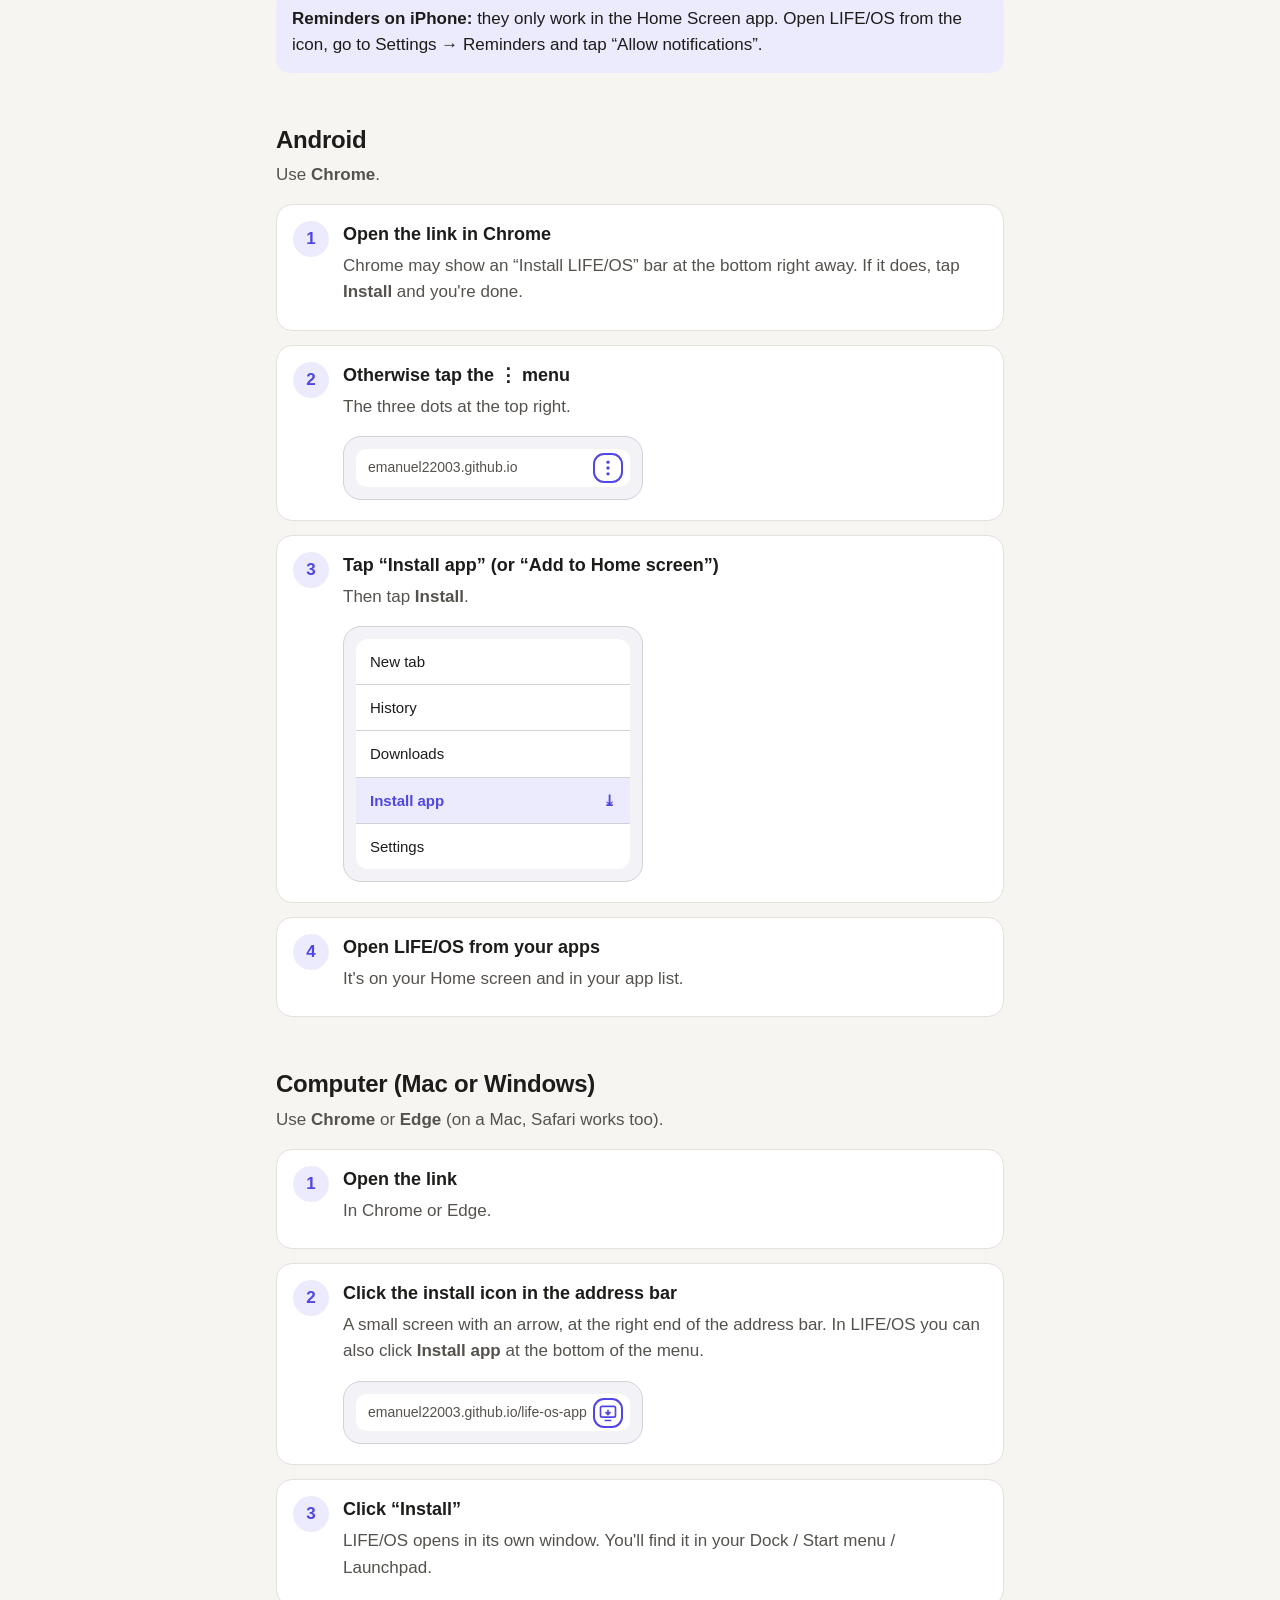
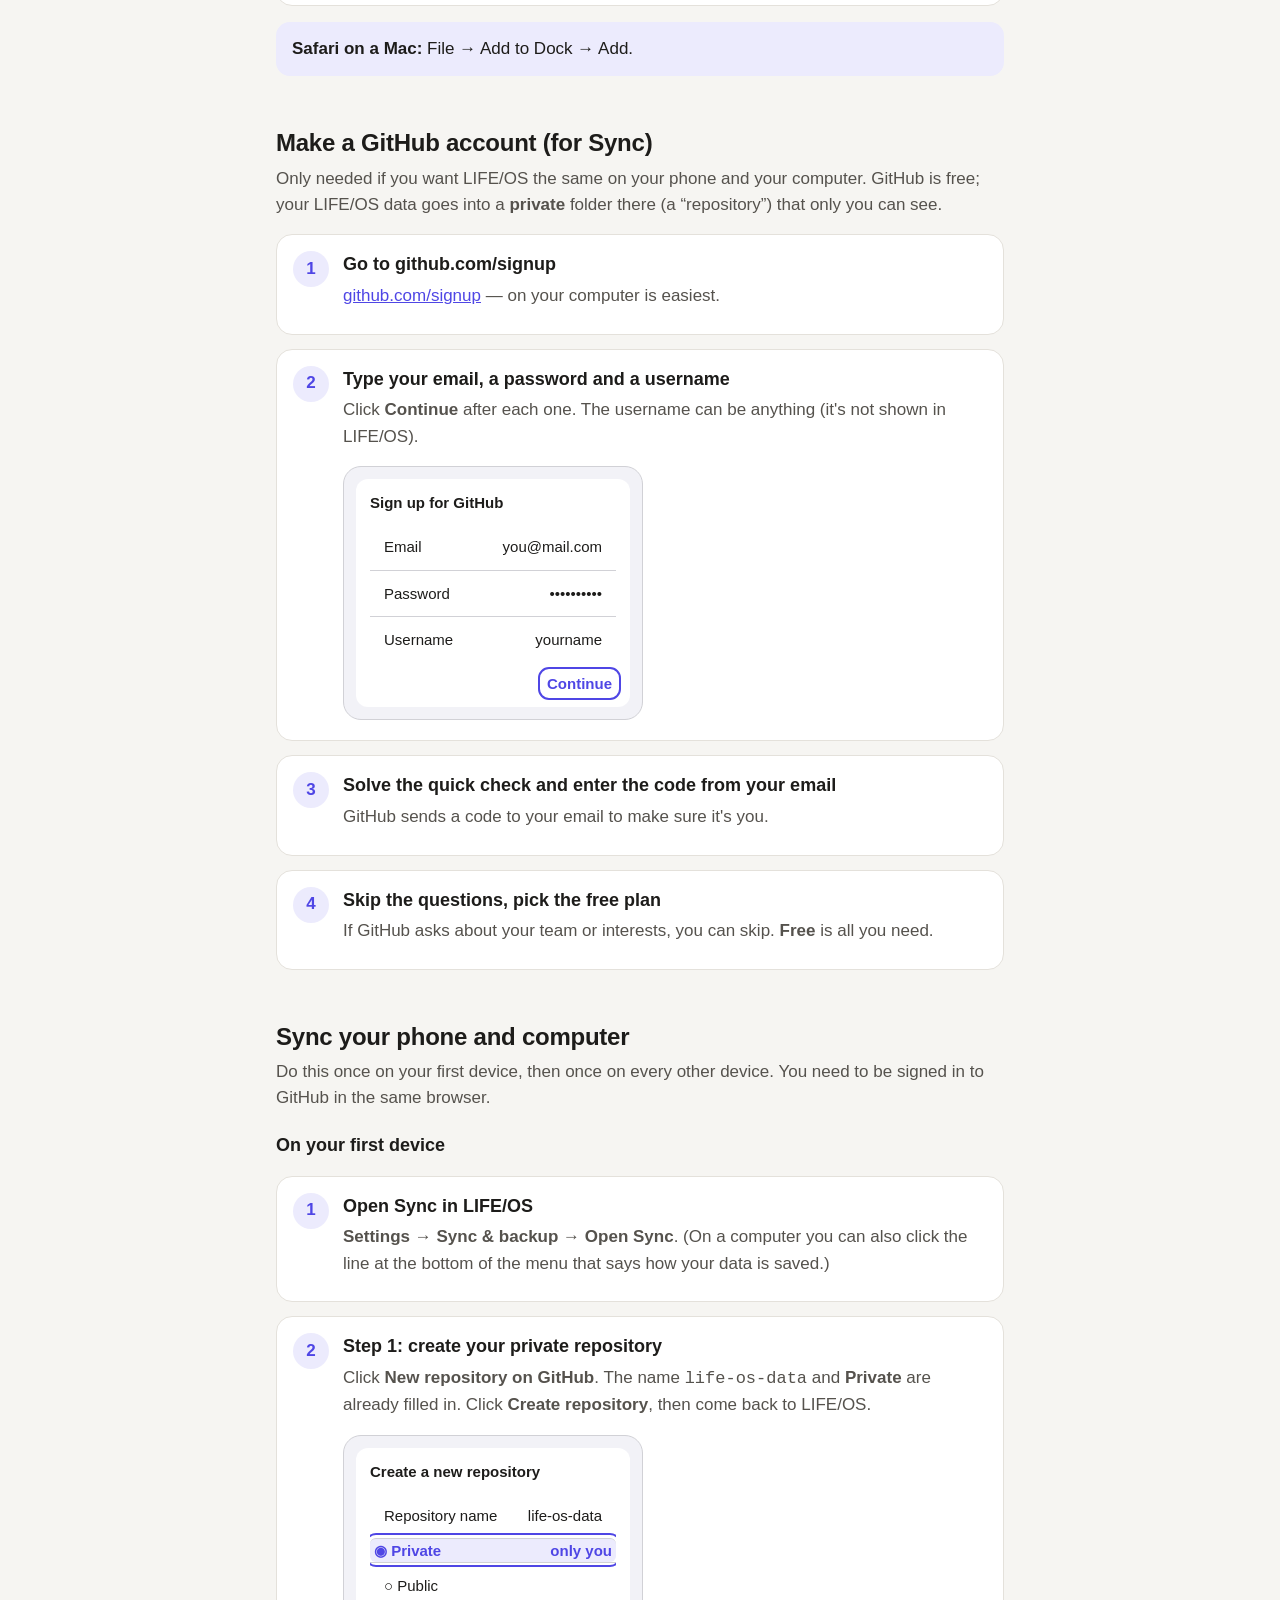
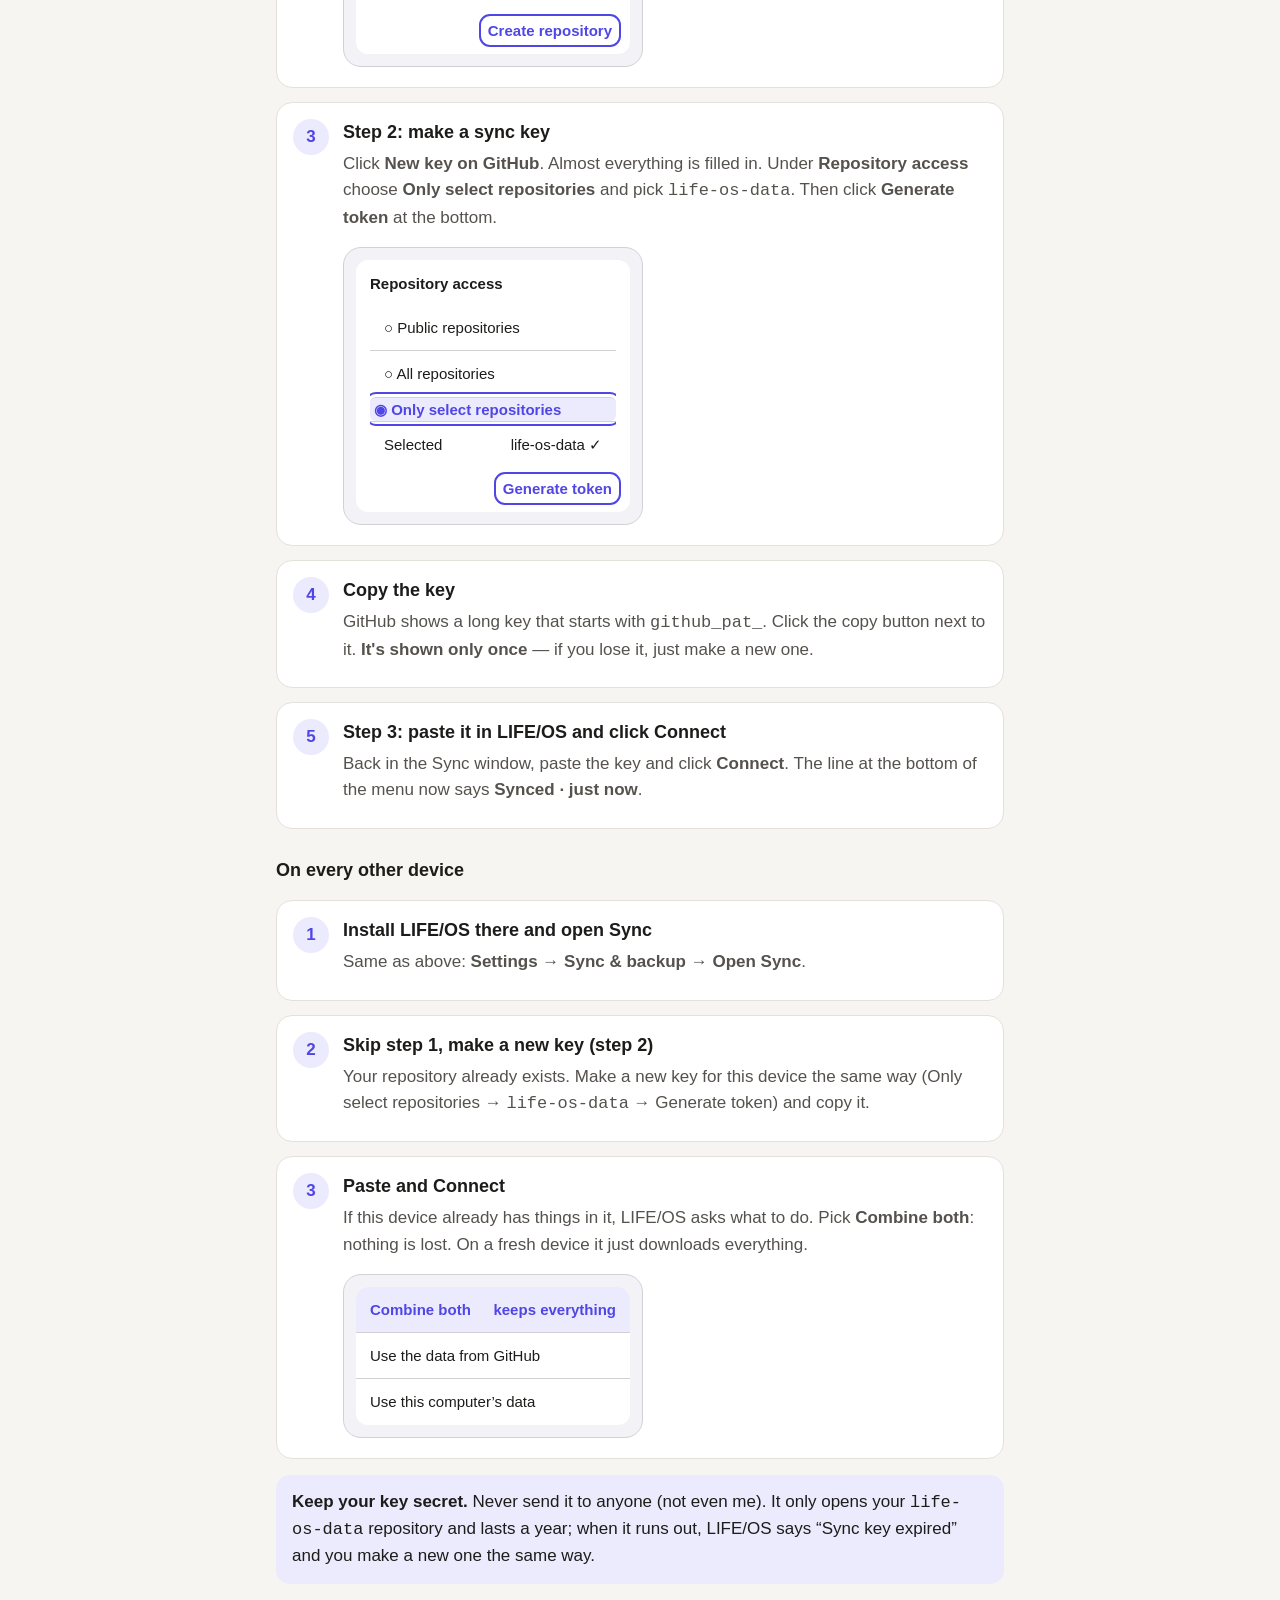
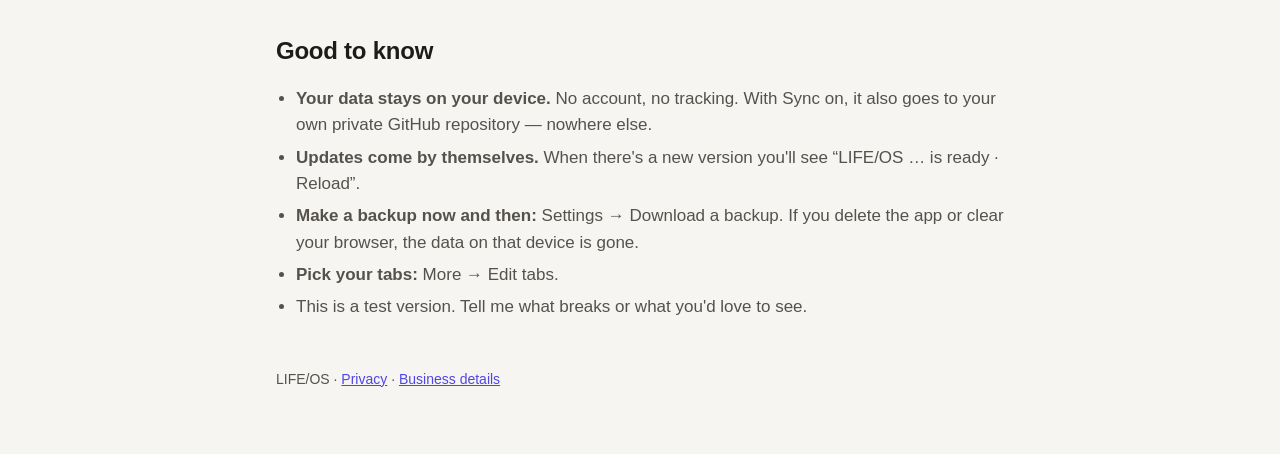
==== commit 92218f00: "LIFE/OS v0.36.4" ====
--- a/install.html
+++ b/install.html
@@ -268,7 +268,7 @@
         <div class="mock-list">
           <div class="hl"><span>Combine both</span><span>keeps everything</span></div>
           <div><span>Use the data from GitHub</span></div>
-          <div><span>Use this device's data</span></div>
+          <div><span>Use this computer’s data</span></div>
         </div>
       </div>
     </li>
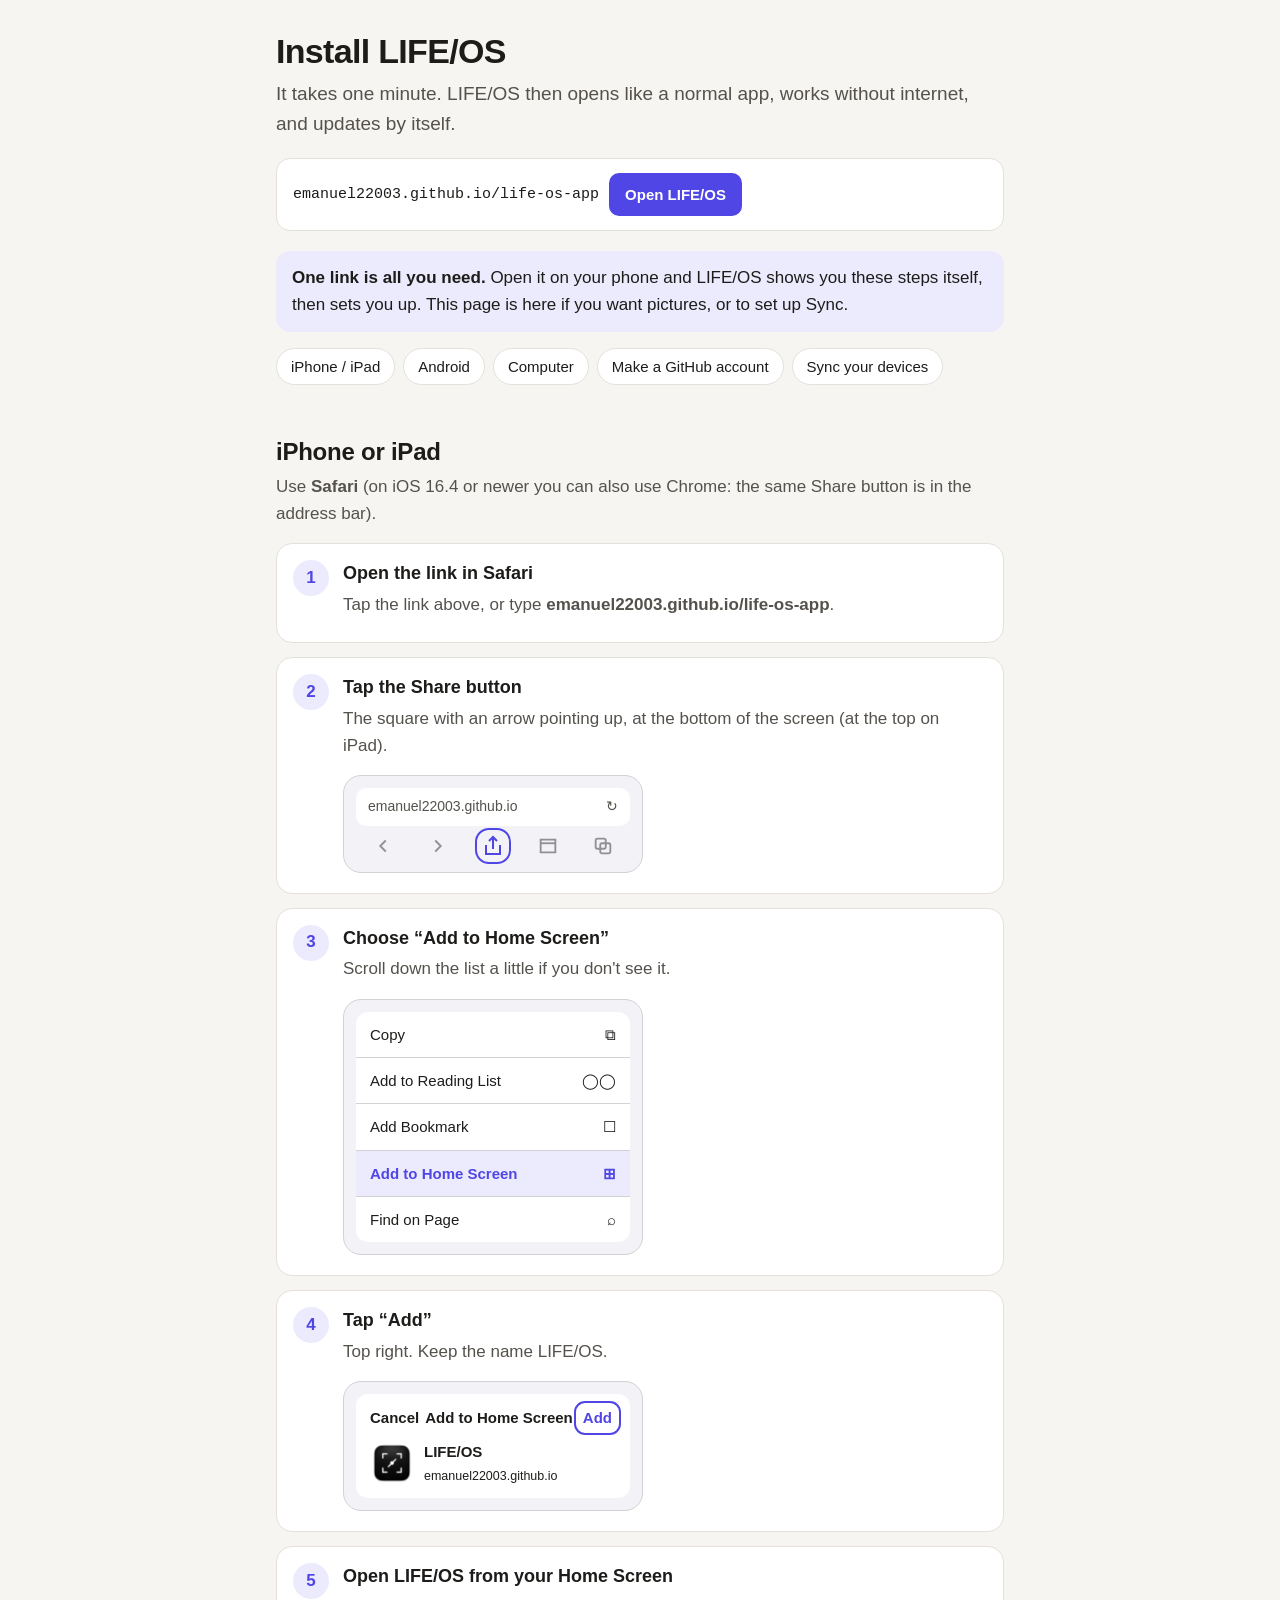
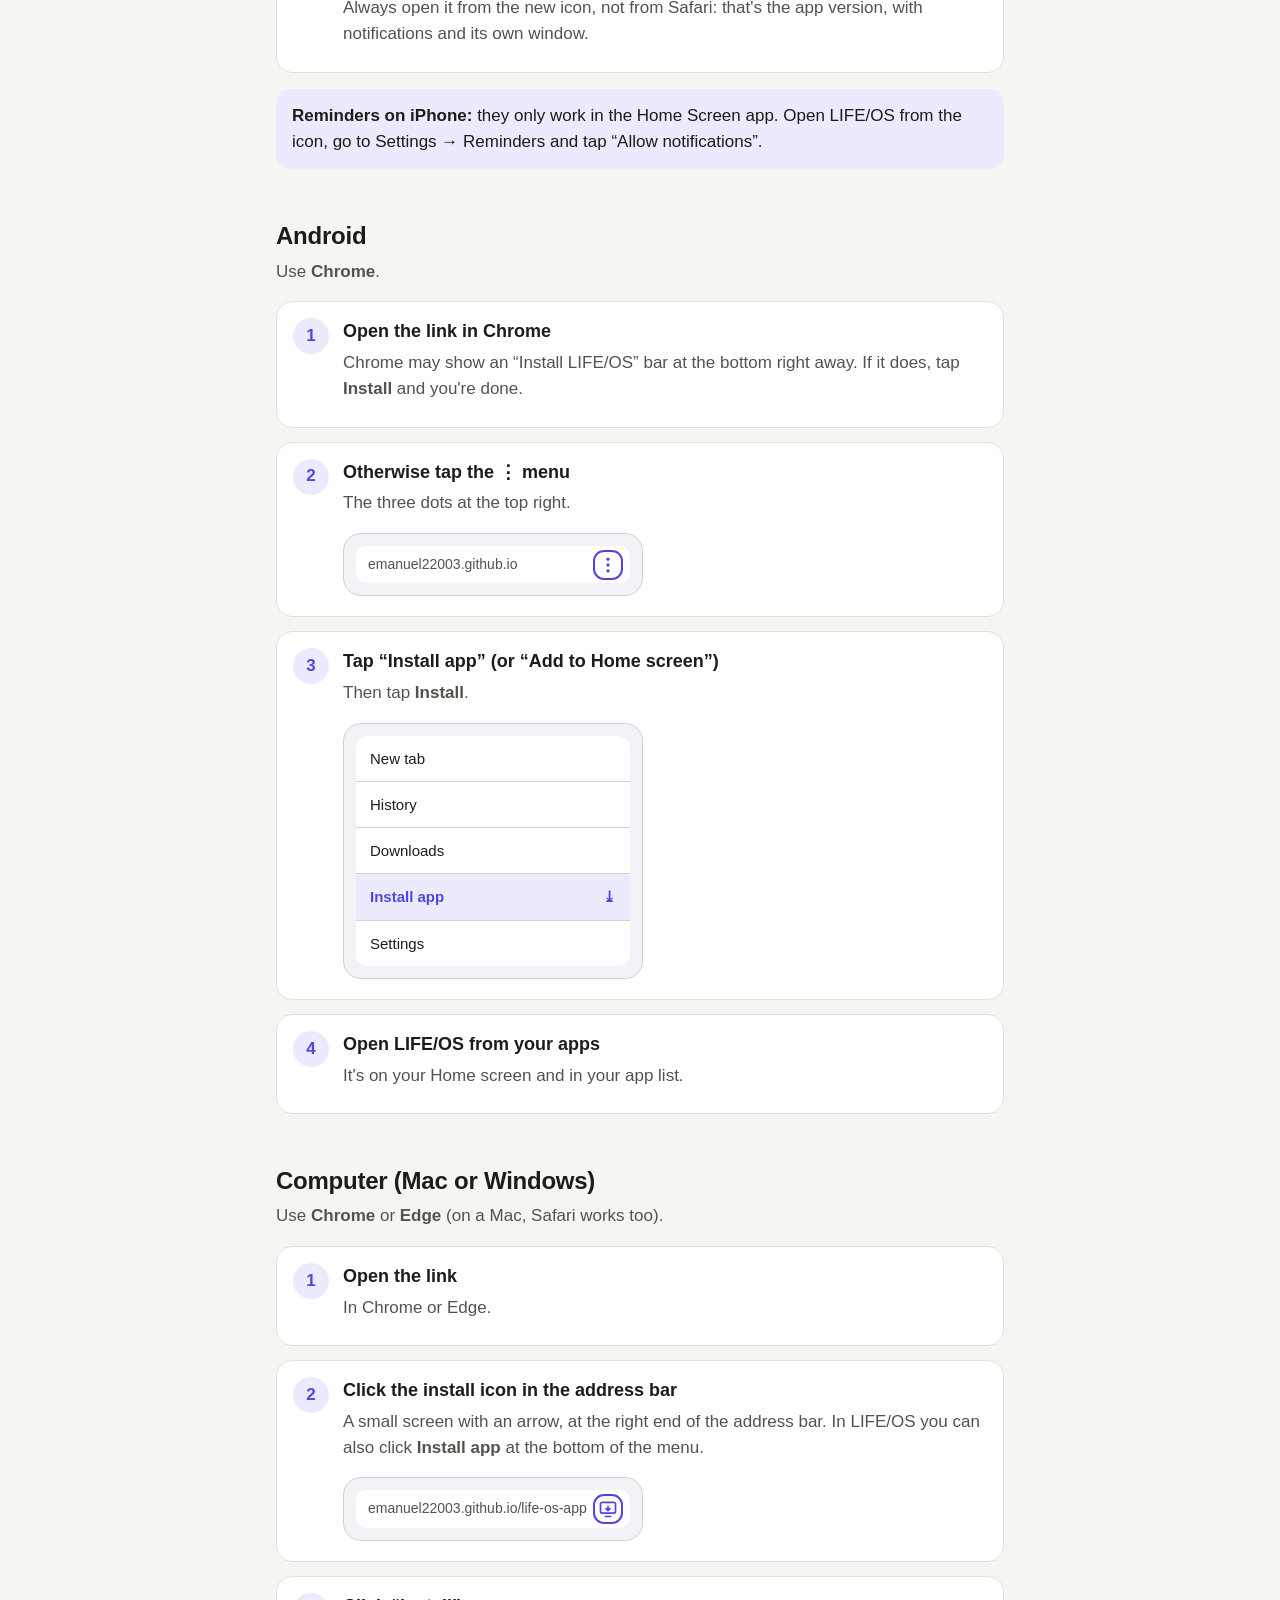
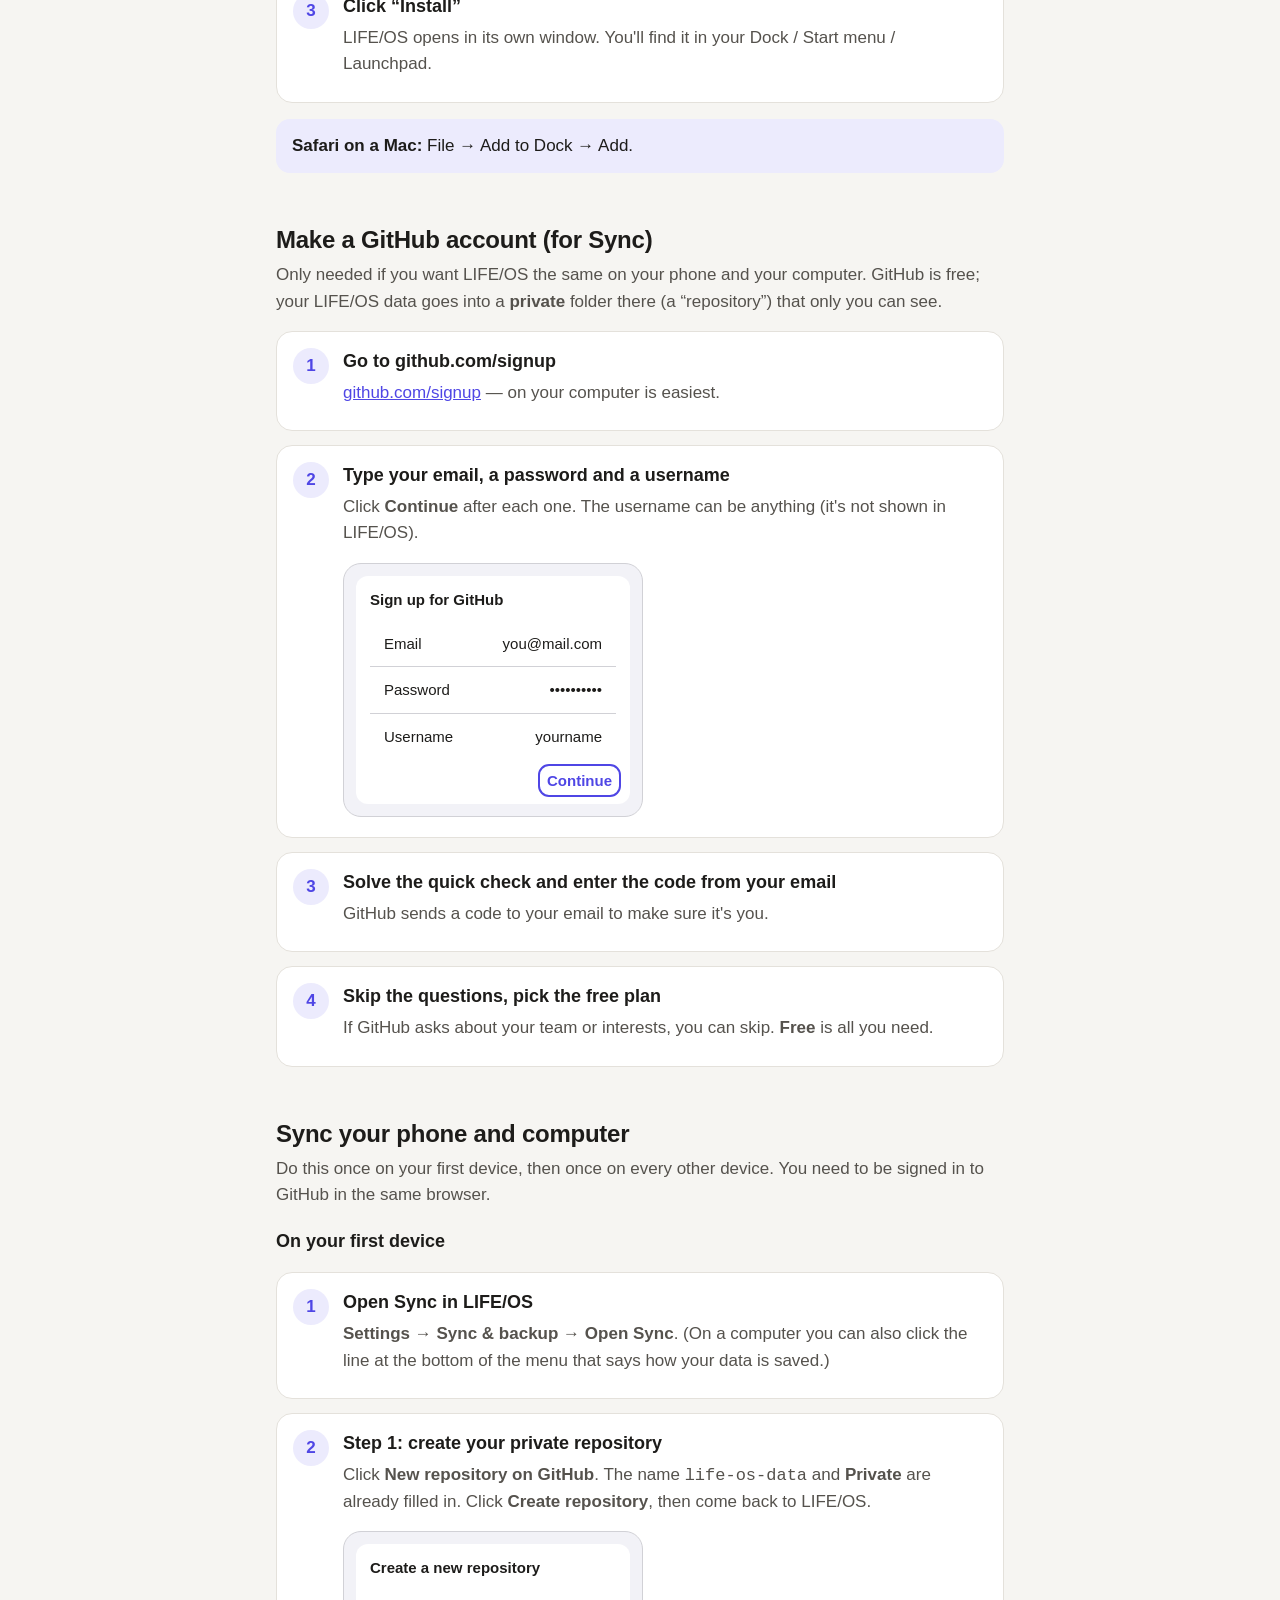
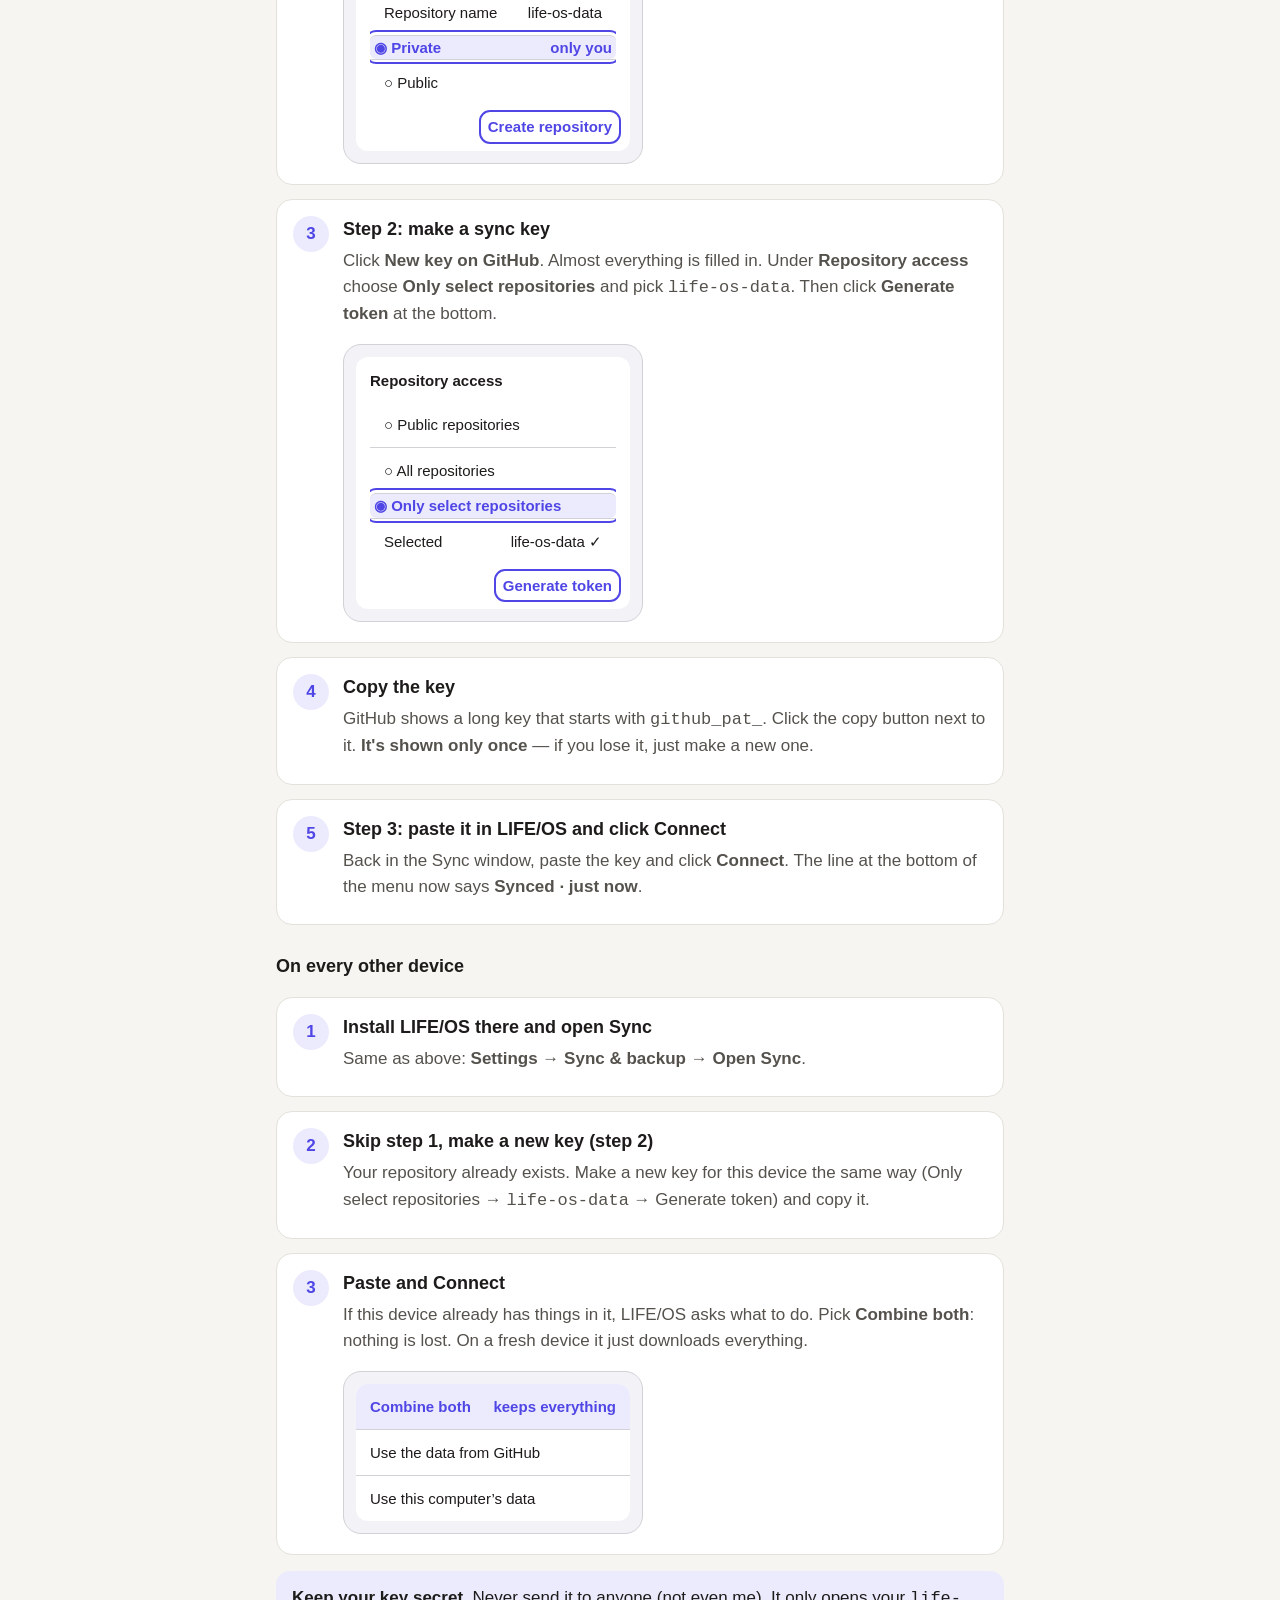
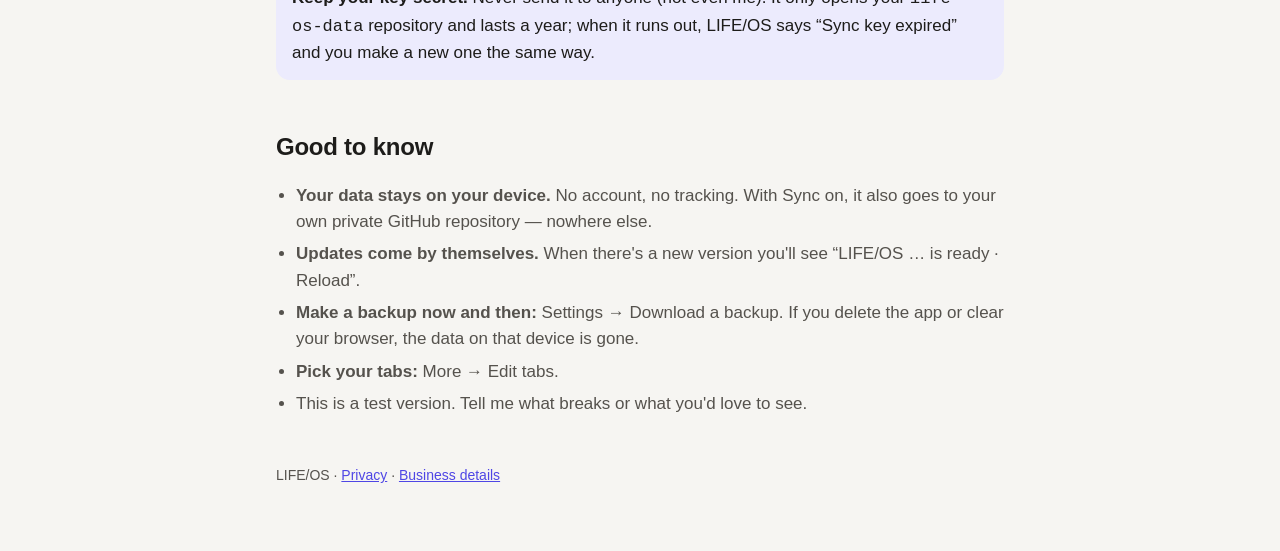
==== commit 40e81fd3: "LIFE/OS v0.37" ====
--- a/install.html
+++ b/install.html
@@ -74,6 +74,7 @@
     <code>emanuel22003.github.io/life-os-app</code>
     <a class="btn" href="./">Open LIFE/OS</a>
   </div>
+  <p class="tip"><strong>One link is all you need.</strong> Open it on your phone and LIFE/OS shows you these steps itself, then sets you up. This page is here if you want pictures, or to set up Sync.</p>
 
   <nav class="jump" aria-label="Pick your device">
     <a href="#iphone">iPhone / iPad</a>
